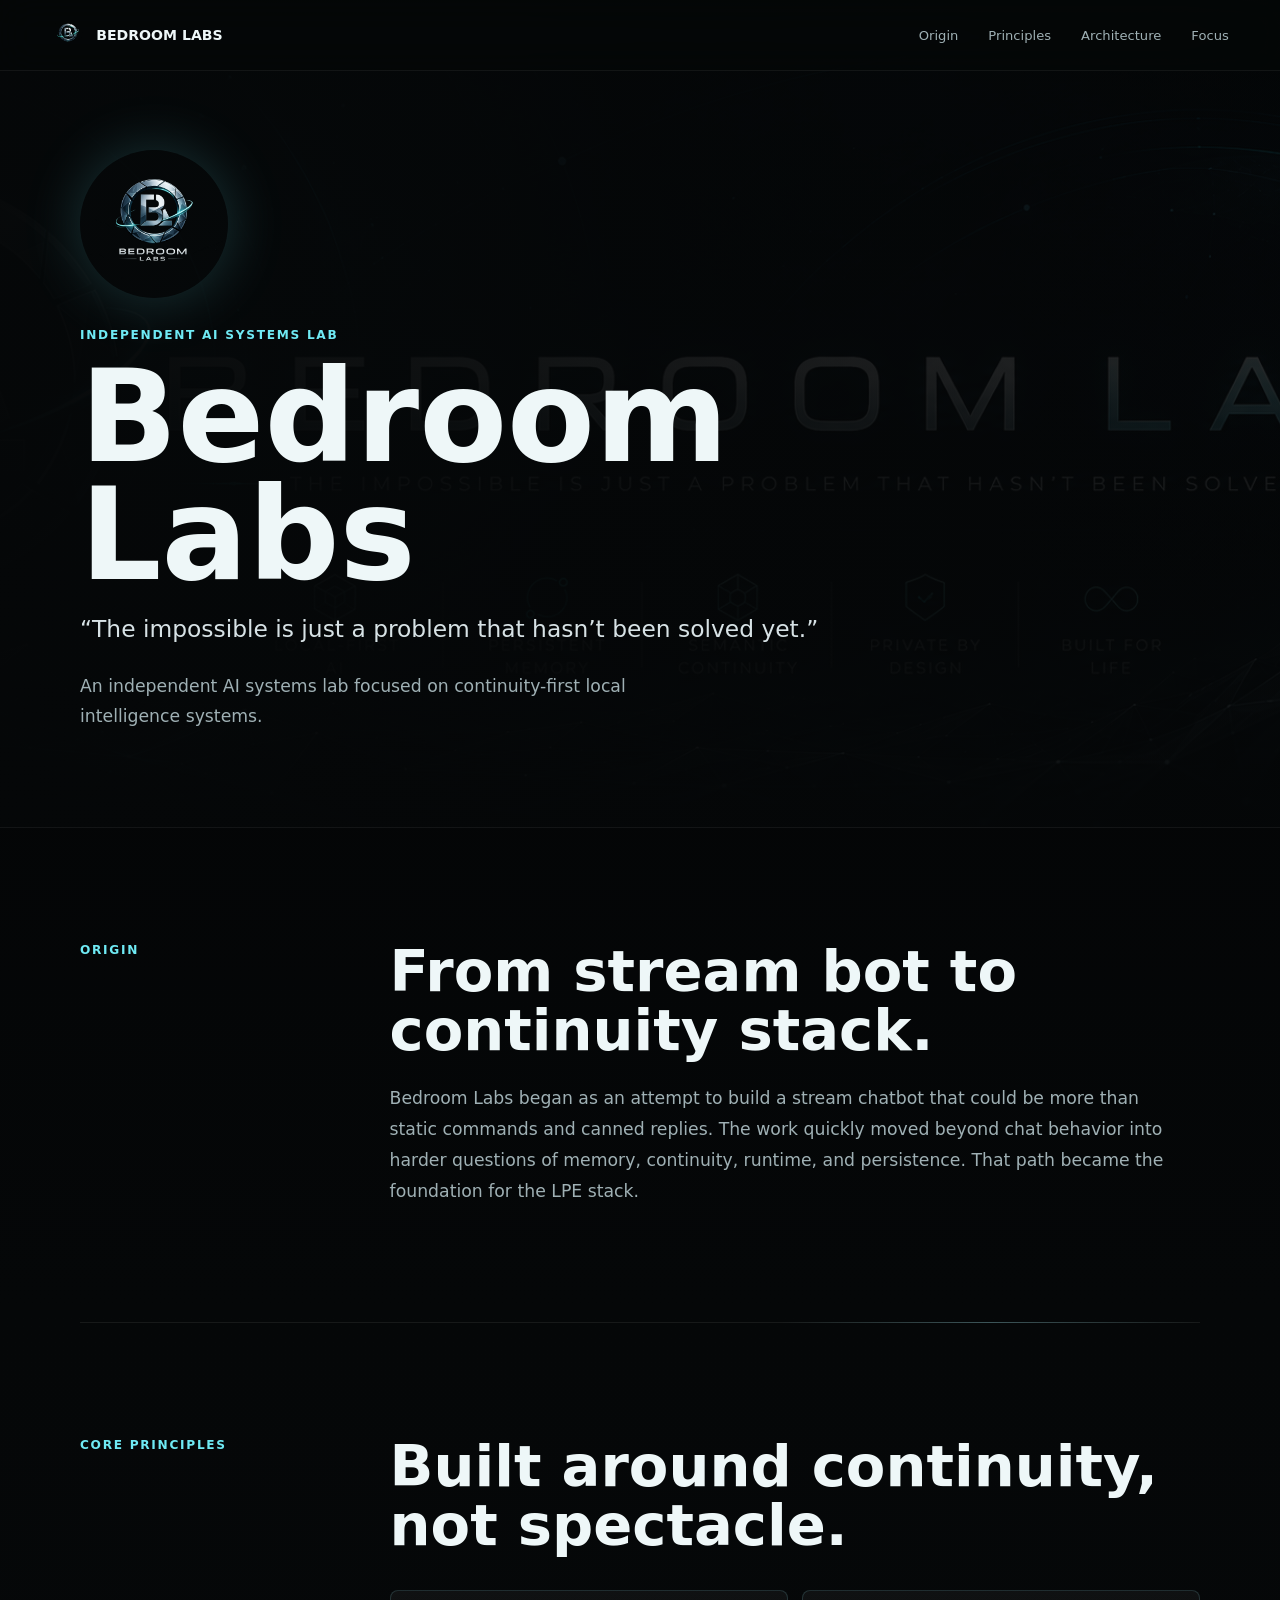
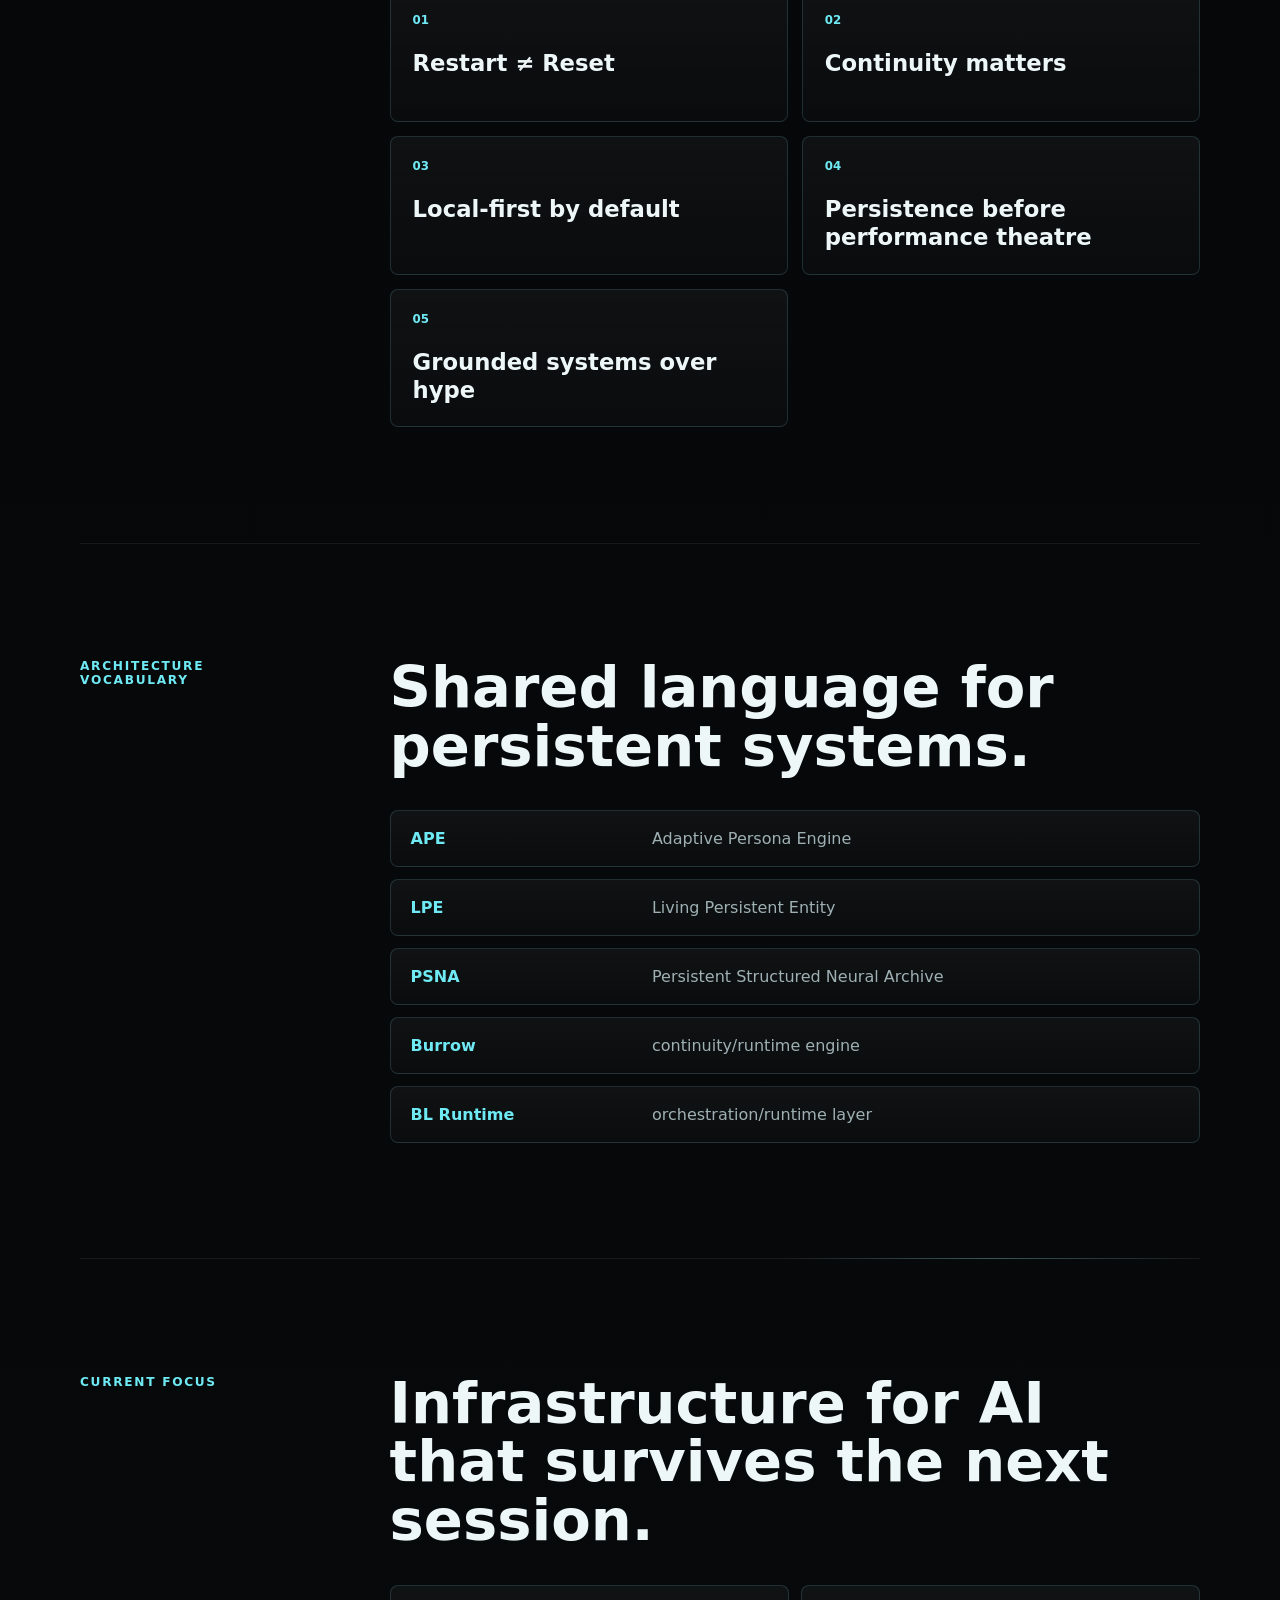
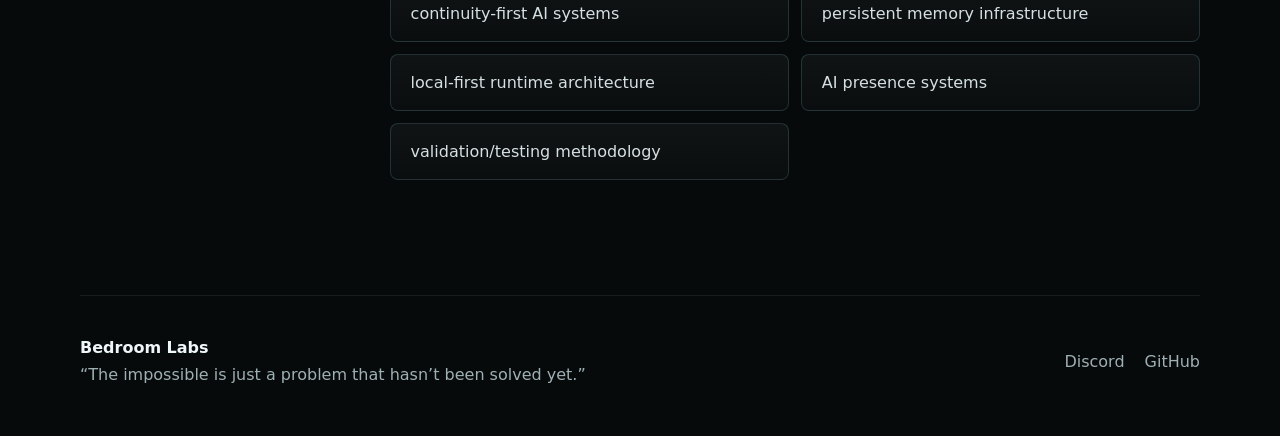
==== index.html @ aadee53a "Deploy Bedroom Labs landing page" ====
<!doctype html>
<html lang="en">
  <head>
    <meta charset="utf-8">
    <meta name="viewport" content="width=device-width, initial-scale=1">
    <meta
      name="description"
      content="Bedroom Labs is an independent AI systems lab focused on continuity-first local intelligence systems."
    >
    <title>Bedroom Labs</title>
    <link rel="stylesheet" href="styles.css">
  </head>
  <body>
    <header class="site-header" aria-label="Bedroom Labs">
      <a class="brand-lockup" href="#top" aria-label="Bedroom Labs home">
        <img src="graphics/BL_logo.png" alt="" class="brand-mark">
        <span>Bedroom Labs</span>
      </a>
      <nav class="site-nav" aria-label="Primary">
        <a href="#origin">Origin</a>
        <a href="#principles">Principles</a>
        <a href="#architecture">Architecture</a>
        <a href="#focus">Focus</a>
      </nav>
    </header>

    <main id="top">
      <section class="hero" aria-labelledby="hero-title">
        <div class="hero-media" aria-hidden="true"></div>
        <div class="hero-content">
          <img src="graphics/BL_logo_main.png" alt="Bedroom Labs mark" class="hero-mark">
          <p class="eyebrow">Independent AI Systems Lab</p>
          <h1 id="hero-title">Bedroom Labs</h1>
          <p class="motto">&ldquo;The impossible is just a problem that hasn&rsquo;t been solved yet.&rdquo;</p>
          <p class="hero-description">
            An independent AI systems lab focused on continuity-first local intelligence systems.
          </p>
        </div>
      </section>

      <section class="section origin-section" id="origin" aria-labelledby="origin-title">
        <div class="section-label">Origin</div>
        <div class="section-body">
          <h2 id="origin-title">From stream bot to continuity stack.</h2>
          <p>
            Bedroom Labs began as an attempt to build a stream chatbot that could be more than
            static commands and canned replies. The work quickly moved beyond chat behavior into
            harder questions of memory, continuity, runtime, and persistence. That path became the
            foundation for the LPE stack.
          </p>
        </div>
      </section>

      <section class="section" id="principles" aria-labelledby="principles-title">
        <div class="section-label">Core Principles</div>
        <div class="section-body">
          <h2 id="principles-title">Built around continuity, not spectacle.</h2>
          <div class="principle-grid">
            <article>
              <span>01</span>
              <h3>Restart &ne; Reset</h3>
            </article>
            <article>
              <span>02</span>
              <h3>Continuity matters</h3>
            </article>
            <article>
              <span>03</span>
              <h3>Local-first by default</h3>
            </article>
            <article>
              <span>04</span>
              <h3>Persistence before performance theatre</h3>
            </article>
            <article>
              <span>05</span>
              <h3>Grounded systems over hype</h3>
            </article>
          </div>
        </div>
      </section>

      <section class="section architecture-section" id="architecture" aria-labelledby="architecture-title">
        <div class="section-label">Architecture Vocabulary</div>
        <div class="section-body">
          <h2 id="architecture-title">Shared language for persistent systems.</h2>
          <dl class="vocab-list">
            <div>
              <dt>APE</dt>
              <dd>Adaptive Persona Engine</dd>
            </div>
            <div>
              <dt>LPE</dt>
              <dd>Living Persistent Entity</dd>
            </div>
            <div>
              <dt>PSNA</dt>
              <dd>Persistent Structured Neural Archive</dd>
            </div>
            <div>
              <dt>Burrow</dt>
              <dd>continuity/runtime engine</dd>
            </div>
            <div>
              <dt>BL Runtime</dt>
              <dd>orchestration/runtime layer</dd>
            </div>
          </dl>
        </div>
      </section>

      <section class="section" id="focus" aria-labelledby="focus-title">
        <div class="section-label">Current Focus</div>
        <div class="section-body">
          <h2 id="focus-title">Infrastructure for AI that survives the next session.</h2>
          <ul class="focus-list">
            <li>continuity-first AI systems</li>
            <li>persistent memory infrastructure</li>
            <li>local-first runtime architecture</li>
            <li>AI presence systems</li>
            <li>validation/testing methodology</li>
          </ul>
        </div>
      </section>
    </main>

    <footer class="site-footer">
      <div>
        <strong>Bedroom Labs</strong>
        <p>&ldquo;The impossible is just a problem that hasn&rsquo;t been solved yet.&rdquo;</p>
      </div>
      <nav aria-label="Footer">
        <a href="#" aria-label="Bedroom Labs Discord placeholder">Discord</a>
        <a href="#" aria-label="Bedroom Labs GitHub placeholder">GitHub</a>
      </nav>
    </footer>
  </body>
</html>
---- styles.css ----
:root {
  --bg: #050708;
  --panel: #0b1012;
  --panel-soft: rgba(14, 22, 25, 0.74);
  --line: rgba(157, 241, 255, 0.15);
  --line-strong: rgba(157, 241, 255, 0.28);
  --text: #eef7f8;
  --muted: #9fb0b4;
  --dim: #68787d;
  --cyan: #6feaf4;
  --cyan-soft: rgba(111, 234, 244, 0.14);
  --max: 1120px;
}

* {
  box-sizing: border-box;
}

html {
  scroll-behavior: smooth;
}

body {
  margin: 0;
  min-height: 100vh;
  overflow-x: hidden;
  background:
    radial-gradient(circle at 18% 8%, rgba(56, 197, 211, 0.14), transparent 28rem),
    linear-gradient(180deg, #020304 0%, var(--bg) 36%, #070a0b 100%);
  color: var(--text);
  font-family:
    Inter, ui-sans-serif, system-ui, -apple-system, BlinkMacSystemFont, "Segoe UI", sans-serif;
  letter-spacing: 0;
}

img {
  display: block;
  max-width: 100%;
}

a {
  color: inherit;
  text-decoration: none;
}

.site-header {
  position: fixed;
  z-index: 10;
  top: 0;
  left: 0;
  right: 0;
  display: flex;
  align-items: center;
  justify-content: space-between;
  gap: 24px;
  padding: 18px clamp(20px, 4vw, 56px);
  background: rgba(5, 7, 8, 0.72);
  border-bottom: 1px solid rgba(255, 255, 255, 0.06);
  backdrop-filter: blur(18px);
}

.brand-lockup {
  display: inline-flex;
  align-items: center;
  gap: 11px;
  min-width: 0;
  color: var(--text);
  font-size: 0.88rem;
  font-weight: 700;
  text-transform: uppercase;
}

.brand-mark {
  width: 34px;
  height: 34px;
  border-radius: 50%;
  object-fit: cover;
}

.site-nav {
  display: flex;
  align-items: center;
  gap: clamp(14px, 2.4vw, 30px);
  color: var(--muted);
  font-size: 0.82rem;
}

.site-nav a,
.site-footer a {
  transition: color 180ms ease;
}

.site-nav a:hover,
.site-footer a:hover {
  color: var(--cyan);
}

.hero {
  position: relative;
  display: grid;
  min-height: 760px;
  overflow: hidden;
  isolation: isolate;
  border-bottom: 1px solid rgba(255, 255, 255, 0.06);
}

.hero-media {
  position: absolute;
  inset: 0;
  z-index: -2;
  background-image: url("graphics/BL_banner.png");
  background-position: center;
  background-size: cover;
  opacity: 0.54;
}

.hero::before {
  content: "";
  position: absolute;
  inset: 0;
  z-index: -1;
  background:
    linear-gradient(90deg, rgba(5, 7, 8, 0.96) 0%, rgba(5, 7, 8, 0.8) 34%, rgba(5, 7, 8, 0.34) 100%),
    linear-gradient(180deg, rgba(5, 7, 8, 0.46) 0%, rgba(5, 7, 8, 0.84) 100%);
}

.hero-content {
  width: min(var(--max), calc(100% - 40px));
  margin: 0 auto;
  padding: 150px 0 96px;
  align-self: center;
}

.hero-mark {
  width: clamp(92px, 14vw, 148px);
  aspect-ratio: 1;
  object-fit: cover;
  border-radius: 50%;
  margin-bottom: 30px;
  box-shadow: 0 0 60px rgba(111, 234, 244, 0.2);
}

.eyebrow,
.section-label {
  margin: 0 0 16px;
  color: var(--cyan);
  font-size: 0.76rem;
  font-weight: 700;
  text-transform: uppercase;
  letter-spacing: 0.14em;
}

h1,
h2,
h3,
p {
  margin-top: 0;
  overflow-wrap: break-word;
}

h1 {
  max-width: 820px;
  margin-bottom: 18px;
  font-size: clamp(4rem, 10vw, 8.8rem);
  line-height: 0.92;
  font-weight: 750;
}

.motto {
  max-width: 760px;
  margin-bottom: 24px;
  color: #d7e2e5;
  font-size: clamp(1.08rem, 2vw, 1.46rem);
  line-height: 1.5;
}

.hero-description {
  max-width: 620px;
  margin-bottom: 0;
  color: var(--muted);
  font-size: 1.08rem;
  line-height: 1.75;
}

.section {
  display: grid;
  grid-template-columns: 220px minmax(0, 1fr);
  gap: clamp(28px, 7vw, 96px);
  width: min(var(--max), calc(100% - 40px));
  margin: 0 auto;
  padding: clamp(68px, 9vw, 118px) 0;
  border-bottom: 1px solid rgba(255, 255, 255, 0.07);
}

.section-body {
  min-width: 0;
}

.section h2 {
  max-width: 780px;
  margin-bottom: 22px;
  color: var(--text);
  font-size: clamp(2rem, 4.5vw, 4.1rem);
  line-height: 1.02;
  font-weight: 720;
}

.section p {
  max-width: 780px;
  margin-bottom: 0;
  color: var(--muted);
  font-size: 1.08rem;
  line-height: 1.8;
}

.principle-grid {
  display: grid;
  grid-template-columns: repeat(2, minmax(0, 1fr));
  gap: 14px;
  margin-top: 34px;
}

.principle-grid article,
.vocab-list div,
.focus-list li {
  background: linear-gradient(180deg, rgba(255, 255, 255, 0.045), rgba(255, 255, 255, 0.018));
  border: 1px solid var(--line);
  border-radius: 8px;
}

.principle-grid article {
  min-height: 132px;
  padding: 22px;
}

.principle-grid span {
  display: block;
  margin-bottom: 22px;
  color: var(--cyan);
  font-size: 0.74rem;
  font-weight: 700;
}

.principle-grid h3 {
  margin-bottom: 0;
  font-size: clamp(1.08rem, 2vw, 1.42rem);
  line-height: 1.25;
}

.vocab-list {
  display: grid;
  gap: 12px;
  margin: 34px 0 0;
}

.vocab-list div {
  display: grid;
  grid-template-columns: minmax(120px, 0.42fr) minmax(0, 1fr);
  align-items: baseline;
  gap: 20px;
  padding: 18px 20px;
}

.vocab-list dt {
  color: var(--cyan);
  font-weight: 800;
}

.vocab-list dd {
  margin: 0;
  color: var(--muted);
}

.focus-list {
  display: grid;
  grid-template-columns: repeat(2, minmax(0, 1fr));
  gap: 12px;
  margin: 34px 0 0;
  padding: 0;
  list-style: none;
}

.focus-list li {
  padding: 18px 20px;
  color: #d5e0e3;
}

.origin-section,
.architecture-section {
  position: relative;
}

.origin-section::after,
.architecture-section::after {
  content: "";
  position: absolute;
  right: 0;
  bottom: -1px;
  width: min(420px, 70%);
  height: 1px;
  background: linear-gradient(90deg, transparent, var(--line-strong), transparent);
}

.site-footer {
  display: flex;
  align-items: center;
  justify-content: space-between;
  gap: 28px;
  width: min(var(--max), calc(100% - 40px));
  margin: 0 auto;
  padding: 42px 0 52px;
  color: var(--muted);
}

.site-footer strong {
  display: block;
  margin-bottom: 8px;
  color: var(--text);
}

.site-footer p {
  margin: 0;
}

.site-footer nav {
  display: flex;
  gap: 20px;
}

@media (max-width: 820px) {
  .site-header {
    position: absolute;
    align-items: flex-start;
  }

  .site-nav {
    display: none;
  }

  .hero {
    min-height: 680px;
  }

  .hero-media {
    background-position: 40% center;
    opacity: 0.44;
  }

  .hero::before {
    background:
      linear-gradient(90deg, rgba(5, 7, 8, 0.96), rgba(5, 7, 8, 0.76)),
      linear-gradient(180deg, rgba(5, 7, 8, 0.34), rgba(5, 7, 8, 0.88));
  }

  .hero-content {
    padding-top: 128px;
  }

  .section {
    grid-template-columns: 1fr;
    gap: 18px;
  }

  .principle-grid,
  .focus-list {
    grid-template-columns: 1fr;
  }

  .site-footer {
    align-items: flex-start;
    flex-direction: column;
  }
}

@media (max-width: 560px) {
  .hero {
    min-height: 640px;
  }

  .hero-content,
  .section,
  .site-footer {
    width: min(100% - 32px, var(--max));
  }

  h1 {
    font-size: clamp(3.05rem, 18vw, 4.2rem);
  }

  .motto {
    max-width: 31ch;
    font-size: 1rem;
  }

  .hero-description,
  .section p {
    max-width: 34ch;
    font-size: 1rem;
  }

  .vocab-list div {
    grid-template-columns: 1fr;
    gap: 6px;
  }
}
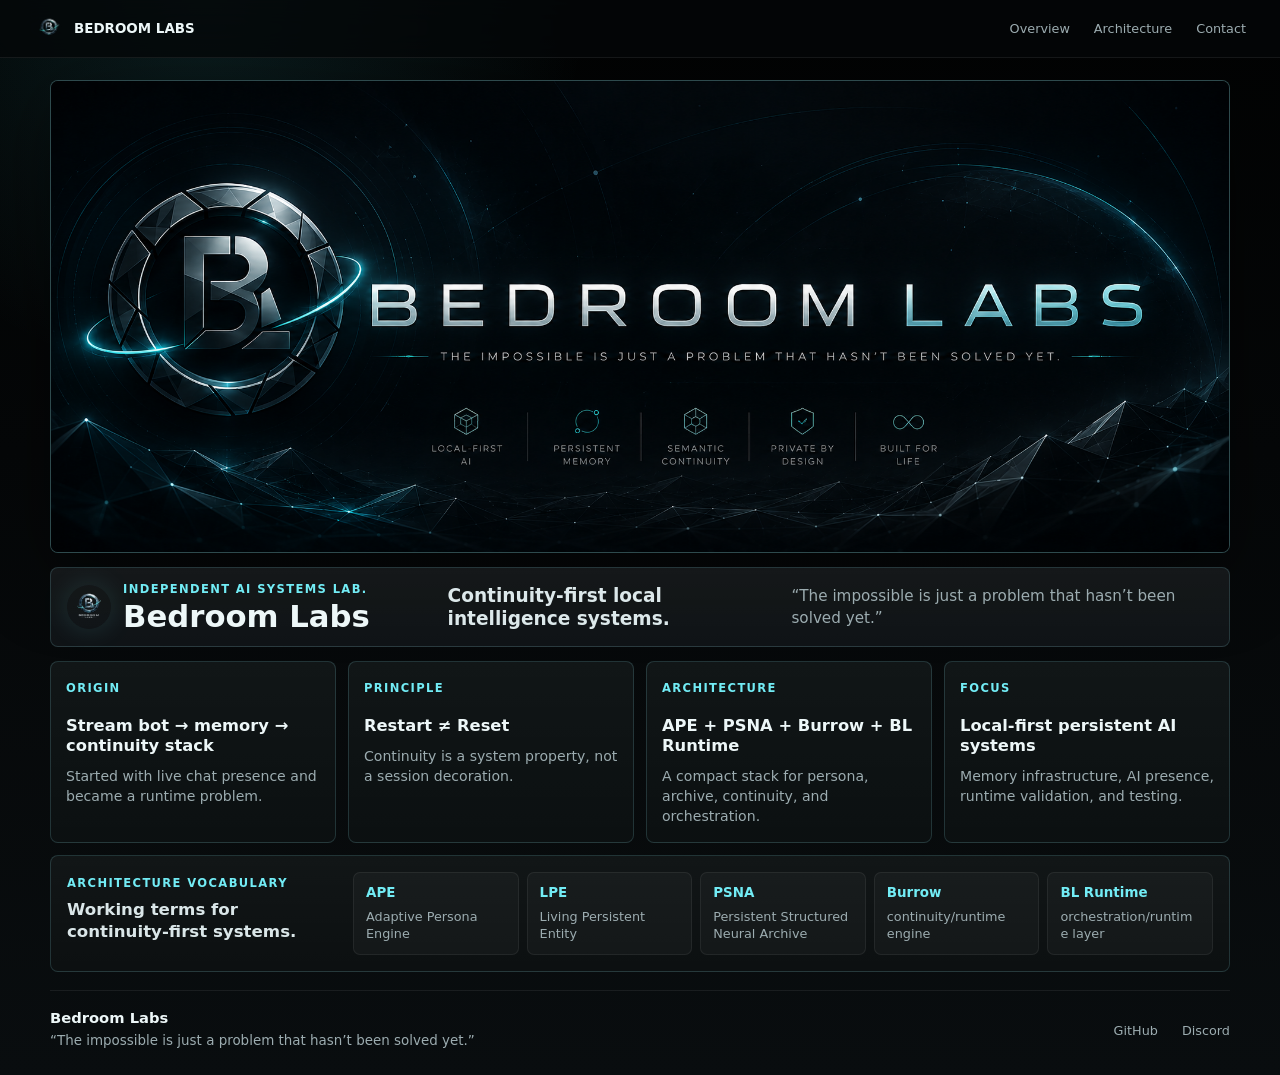
==== commit da344b80: "Add files via upload" ====
--- a/index.html
+++ b/index.html
@@ -17,121 +17,92 @@
         <span>Bedroom Labs</span>
       </a>
       <nav class="site-nav" aria-label="Primary">
-        <a href="#origin">Origin</a>
-        <a href="#principles">Principles</a>
+        <a href="#overview">Overview</a>
         <a href="#architecture">Architecture</a>
-        <a href="#focus">Focus</a>
+        <a href="#contact">Contact</a>
       </nav>
     </header>
 
-    <main id="top">
+    <main id="top" class="page-shell">
       <section class="hero" aria-labelledby="hero-title">
-        <div class="hero-media" aria-hidden="true"></div>
-        <div class="hero-content">
-          <img src="graphics/BL_logo_main.png" alt="Bedroom Labs mark" class="hero-mark">
-          <p class="eyebrow">Independent AI Systems Lab</p>
-          <h1 id="hero-title">Bedroom Labs</h1>
+        <figure class="banner-frame">
+          <img src="graphics/BL_banner.png" alt="Bedroom Labs banner" class="hero-banner">
+        </figure>
+
+        <div class="identity-strip">
+          <div class="identity-cell">
+            <img src="graphics/BL_logo_main.png" alt="" class="identity-mark">
+            <div>
+              <p class="eyebrow">Independent AI systems lab.</p>
+              <h1 id="hero-title">Bedroom Labs</h1>
+            </div>
+          </div>
+          <p class="systems-line">Continuity-first local intelligence systems.</p>
           <p class="motto">&ldquo;The impossible is just a problem that hasn&rsquo;t been solved yet.&rdquo;</p>
-          <p class="hero-description">
-            An independent AI systems lab focused on continuity-first local intelligence systems.
-          </p>
         </div>
       </section>
 
-      <section class="section origin-section" id="origin" aria-labelledby="origin-title">
-        <div class="section-label">Origin</div>
-        <div class="section-body">
-          <h2 id="origin-title">From stream bot to continuity stack.</h2>
-          <p>
-            Bedroom Labs began as an attempt to build a stream chatbot that could be more than
-            static commands and canned replies. The work quickly moved beyond chat behavior into
-            harder questions of memory, continuity, runtime, and persistence. That path became the
-            foundation for the LPE stack.
-          </p>
-        </div>
+      <section class="overview-grid" id="overview" aria-label="Lab overview">
+        <article class="overview-card">
+          <span>Origin</span>
+          <h2>Stream bot &rarr; memory &rarr; continuity stack</h2>
+          <p>Started with live chat presence and became a runtime problem.</p>
+        </article>
+        <article class="overview-card">
+          <span>Principle</span>
+          <h2>Restart &ne; Reset</h2>
+          <p>Continuity is a system property, not a session decoration.</p>
+        </article>
+        <article class="overview-card">
+          <span>Architecture</span>
+          <h2>APE + PSNA + Burrow + BL Runtime</h2>
+          <p>A compact stack for persona, archive, continuity, and orchestration.</p>
+        </article>
+        <article class="overview-card">
+          <span>Focus</span>
+          <h2>Local-first persistent AI systems</h2>
+          <p>Memory infrastructure, AI presence, runtime validation, and testing.</p>
+        </article>
       </section>
 
-      <section class="section" id="principles" aria-labelledby="principles-title">
-        <div class="section-label">Core Principles</div>
-        <div class="section-body">
-          <h2 id="principles-title">Built around continuity, not spectacle.</h2>
-          <div class="principle-grid">
-            <article>
-              <span>01</span>
-              <h3>Restart &ne; Reset</h3>
-            </article>
-            <article>
-              <span>02</span>
-              <h3>Continuity matters</h3>
-            </article>
-            <article>
-              <span>03</span>
-              <h3>Local-first by default</h3>
-            </article>
-            <article>
-              <span>04</span>
-              <h3>Persistence before performance theatre</h3>
-            </article>
-            <article>
-              <span>05</span>
-              <h3>Grounded systems over hype</h3>
-            </article>
+      <section class="architecture-strip" id="architecture" aria-labelledby="architecture-title">
+        <div class="strip-heading">
+          <span>Architecture Vocabulary</span>
+          <h2 id="architecture-title">Working terms for continuity-first systems.</h2>
+        </div>
+        <dl class="vocab-grid">
+          <div>
+            <dt>APE</dt>
+            <dd>Adaptive Persona Engine</dd>
           </div>
-        </div>
-      </section>
-
-      <section class="section architecture-section" id="architecture" aria-labelledby="architecture-title">
-        <div class="section-label">Architecture Vocabulary</div>
-        <div class="section-body">
-          <h2 id="architecture-title">Shared language for persistent systems.</h2>
-          <dl class="vocab-list">
-            <div>
-              <dt>APE</dt>
-              <dd>Adaptive Persona Engine</dd>
-            </div>
-            <div>
-              <dt>LPE</dt>
-              <dd>Living Persistent Entity</dd>
-            </div>
-            <div>
-              <dt>PSNA</dt>
-              <dd>Persistent Structured Neural Archive</dd>
-            </div>
-            <div>
-              <dt>Burrow</dt>
-              <dd>continuity/runtime engine</dd>
-            </div>
-            <div>
-              <dt>BL Runtime</dt>
-              <dd>orchestration/runtime layer</dd>
-            </div>
-          </dl>
-        </div>
-      </section>
-
-      <section class="section" id="focus" aria-labelledby="focus-title">
-        <div class="section-label">Current Focus</div>
-        <div class="section-body">
-          <h2 id="focus-title">Infrastructure for AI that survives the next session.</h2>
-          <ul class="focus-list">
-            <li>continuity-first AI systems</li>
-            <li>persistent memory infrastructure</li>
-            <li>local-first runtime architecture</li>
-            <li>AI presence systems</li>
-            <li>validation/testing methodology</li>
-          </ul>
-        </div>
+          <div>
+            <dt>LPE</dt>
+            <dd>Living Persistent Entity</dd>
+          </div>
+          <div>
+            <dt>PSNA</dt>
+            <dd>Persistent Structured Neural Archive</dd>
+          </div>
+          <div>
+            <dt>Burrow</dt>
+            <dd>continuity/runtime engine</dd>
+          </div>
+          <div>
+            <dt>BL Runtime</dt>
+            <dd>orchestration/runtime layer</dd>
+          </div>
+        </dl>
       </section>
     </main>
 
-    <footer class="site-footer">
+    <footer class="site-footer" id="contact">
       <div>
         <strong>Bedroom Labs</strong>
         <p>&ldquo;The impossible is just a problem that hasn&rsquo;t been solved yet.&rdquo;</p>
       </div>
       <nav aria-label="Footer">
+        <a href="#" aria-label="Bedroom Labs GitHub placeholder">GitHub</a>
         <a href="#" aria-label="Bedroom Labs Discord placeholder">Discord</a>
-        <a href="#" aria-label="Bedroom Labs GitHub placeholder">GitHub</a>
       </nav>
     </footer>
   </body>
--- a/styles.css
+++ b/styles.css
@@ -1,15 +1,15 @@
 :root {
   --bg: #050708;
-  --panel: #0b1012;
-  --panel-soft: rgba(14, 22, 25, 0.74);
-  --line: rgba(157, 241, 255, 0.15);
-  --line-strong: rgba(157, 241, 255, 0.28);
-  --text: #eef7f8;
-  --muted: #9fb0b4;
-  --dim: #68787d;
-  --cyan: #6feaf4;
-  --cyan-soft: rgba(111, 234, 244, 0.14);
-  --max: 1120px;
+  --bg-2: #090d0f;
+  --panel: rgba(12, 17, 19, 0.88);
+  --panel-soft: rgba(255, 255, 255, 0.035);
+  --line: rgba(150, 234, 244, 0.16);
+  --line-strong: rgba(150, 234, 244, 0.3);
+  --text: #edf7f8;
+  --muted: #9cacb0;
+  --dim: #66777c;
+  --cyan: #72ecf5;
+  --max: 1180px;
 }
 
 * {
@@ -25,8 +25,8 @@
   min-height: 100vh;
   overflow-x: hidden;
   background:
-    radial-gradient(circle at 18% 8%, rgba(56, 197, 211, 0.14), transparent 28rem),
-    linear-gradient(180deg, #020304 0%, var(--bg) 36%, #070a0b 100%);
+    radial-gradient(circle at 16% 0%, rgba(71, 216, 229, 0.12), transparent 24rem),
+    linear-gradient(180deg, #020303 0%, var(--bg) 42%, var(--bg-2) 100%);
   color: var(--text);
   font-family:
     Inter, ui-sans-serif, system-ui, -apple-system, BlinkMacSystemFont, "Segoe UI", sans-serif;
@@ -43,51 +43,65 @@
   text-decoration: none;
 }
 
+h1,
+h2,
+p,
+figure,
+dl {
+  margin: 0;
+}
+
+h1,
+h2,
+p,
+dd {
+  overflow-wrap: break-word;
+}
+
 .site-header {
-  position: fixed;
+  position: sticky;
+  top: 0;
   z-index: 10;
-  top: 0;
-  left: 0;
-  right: 0;
   display: flex;
   align-items: center;
   justify-content: space-between;
-  gap: 24px;
-  padding: 18px clamp(20px, 4vw, 56px);
-  background: rgba(5, 7, 8, 0.72);
-  border-bottom: 1px solid rgba(255, 255, 255, 0.06);
+  gap: 18px;
+  min-height: 58px;
+  padding: 10px clamp(16px, 3vw, 34px);
+  background: rgba(5, 7, 8, 0.78);
+  border-bottom: 1px solid rgba(255, 255, 255, 0.07);
   backdrop-filter: blur(18px);
 }
 
 .brand-lockup {
   display: inline-flex;
   align-items: center;
-  gap: 11px;
+  gap: 10px;
   min-width: 0;
-  color: var(--text);
-  font-size: 0.88rem;
-  font-weight: 700;
+  font-size: 0.84rem;
+  font-weight: 800;
   text-transform: uppercase;
 }
 
 .brand-mark {
-  width: 34px;
-  height: 34px;
+  width: 30px;
+  height: 30px;
   border-radius: 50%;
   object-fit: cover;
 }
 
-.site-nav {
+.site-nav,
+.site-footer nav {
   display: flex;
   align-items: center;
-  gap: clamp(14px, 2.4vw, 30px);
-  color: var(--muted);
-  font-size: 0.82rem;
+  gap: clamp(12px, 2vw, 24px);
+  color: var(--muted);
+  font-size: 0.8rem;
 }
 
 .site-nav a,
 .site-footer a {
-  transition: color 180ms ease;
+  transition: color 160ms ease;
 }
 
 .site-nav a:hover,
@@ -95,311 +109,282 @@
   color: var(--cyan);
 }
 
+.page-shell {
+  width: min(var(--max), calc(100% - 32px));
+  margin: 0 auto;
+  padding: 22px 0 18px;
+}
+
 .hero {
-  position: relative;
-  display: grid;
-  min-height: 760px;
+  display: grid;
+  gap: 14px;
+}
+
+.banner-frame {
   overflow: hidden;
-  isolation: isolate;
-  border-bottom: 1px solid rgba(255, 255, 255, 0.06);
-}
-
-.hero-media {
-  position: absolute;
-  inset: 0;
-  z-index: -2;
-  background-image: url("graphics/BL_banner.png");
-  background-position: center;
-  background-size: cover;
-  opacity: 0.54;
-}
-
-.hero::before {
-  content: "";
-  position: absolute;
-  inset: 0;
-  z-index: -1;
+  background: #020405;
+  border: 1px solid var(--line-strong);
+  border-radius: 8px;
+  box-shadow:
+    0 22px 80px rgba(0, 0, 0, 0.46),
+    0 0 0 1px rgba(255, 255, 255, 0.035) inset;
+}
+
+.hero-banner {
+  width: 100%;
+  aspect-ratio: 1983 / 793;
+  object-fit: cover;
+}
+
+.identity-strip {
+  display: grid;
+  grid-template-columns: minmax(260px, 1fr) minmax(220px, 0.9fr) minmax(260px, 1.15fr);
+  align-items: center;
+  gap: 14px;
+  padding: 14px 16px;
   background:
-    linear-gradient(90deg, rgba(5, 7, 8, 0.96) 0%, rgba(5, 7, 8, 0.8) 34%, rgba(5, 7, 8, 0.34) 100%),
-    linear-gradient(180deg, rgba(5, 7, 8, 0.46) 0%, rgba(5, 7, 8, 0.84) 100%);
-}
-
-.hero-content {
-  width: min(var(--max), calc(100% - 40px));
-  margin: 0 auto;
-  padding: 150px 0 96px;
-  align-self: center;
-}
-
-.hero-mark {
-  width: clamp(92px, 14vw, 148px);
-  aspect-ratio: 1;
-  object-fit: cover;
-  border-radius: 50%;
-  margin-bottom: 30px;
-  box-shadow: 0 0 60px rgba(111, 234, 244, 0.2);
-}
-
-.eyebrow,
-.section-label {
-  margin: 0 0 16px;
-  color: var(--cyan);
-  font-size: 0.76rem;
-  font-weight: 700;
-  text-transform: uppercase;
-  letter-spacing: 0.14em;
-}
-
-h1,
-h2,
-h3,
-p {
-  margin-top: 0;
-  overflow-wrap: break-word;
-}
-
-h1 {
-  max-width: 820px;
-  margin-bottom: 18px;
-  font-size: clamp(4rem, 10vw, 8.8rem);
-  line-height: 0.92;
-  font-weight: 750;
-}
-
-.motto {
-  max-width: 760px;
-  margin-bottom: 24px;
-  color: #d7e2e5;
-  font-size: clamp(1.08rem, 2vw, 1.46rem);
-  line-height: 1.5;
-}
-
-.hero-description {
-  max-width: 620px;
-  margin-bottom: 0;
-  color: var(--muted);
-  font-size: 1.08rem;
-  line-height: 1.75;
-}
-
-.section {
-  display: grid;
-  grid-template-columns: 220px minmax(0, 1fr);
-  gap: clamp(28px, 7vw, 96px);
-  width: min(var(--max), calc(100% - 40px));
-  margin: 0 auto;
-  padding: clamp(68px, 9vw, 118px) 0;
-  border-bottom: 1px solid rgba(255, 255, 255, 0.07);
-}
-
-.section-body {
-  min-width: 0;
-}
-
-.section h2 {
-  max-width: 780px;
-  margin-bottom: 22px;
-  color: var(--text);
-  font-size: clamp(2rem, 4.5vw, 4.1rem);
-  line-height: 1.02;
-  font-weight: 720;
-}
-
-.section p {
-  max-width: 780px;
-  margin-bottom: 0;
-  color: var(--muted);
-  font-size: 1.08rem;
-  line-height: 1.8;
-}
-
-.principle-grid {
-  display: grid;
-  grid-template-columns: repeat(2, minmax(0, 1fr));
-  gap: 14px;
-  margin-top: 34px;
-}
-
-.principle-grid article,
-.vocab-list div,
-.focus-list li {
-  background: linear-gradient(180deg, rgba(255, 255, 255, 0.045), rgba(255, 255, 255, 0.018));
+    linear-gradient(180deg, rgba(255, 255, 255, 0.045), rgba(255, 255, 255, 0.018)),
+    var(--panel);
   border: 1px solid var(--line);
   border-radius: 8px;
 }
 
-.principle-grid article {
-  min-height: 132px;
-  padding: 22px;
-}
-
-.principle-grid span {
-  display: block;
-  margin-bottom: 22px;
+.identity-cell {
+  display: flex;
+  align-items: center;
+  gap: 12px;
+  min-width: 0;
+}
+
+.identity-cell > div {
+  min-width: 0;
+}
+
+.identity-mark {
+  flex: 0 0 auto;
+  width: 44px;
+  height: 44px;
+  border-radius: 50%;
+  object-fit: cover;
+  box-shadow: 0 0 28px rgba(114, 236, 245, 0.14);
+}
+
+.eyebrow,
+.overview-card span,
+.strip-heading span {
   color: var(--cyan);
-  font-size: 0.74rem;
-  font-weight: 700;
-}
-
-.principle-grid h3 {
-  margin-bottom: 0;
-  font-size: clamp(1.08rem, 2vw, 1.42rem);
+  font-size: 0.72rem;
+  font-weight: 800;
+  letter-spacing: 0.12em;
+  text-transform: uppercase;
+}
+
+h1 {
+  margin-top: 5px;
+  font-size: clamp(1.35rem, 2.4vw, 2.15rem);
+  line-height: 1;
+}
+
+.systems-line {
+  color: #dce8ea;
+  font-size: clamp(1rem, 1.45vw, 1.22rem);
+  font-weight: 650;
   line-height: 1.25;
 }
 
-.vocab-list {
-  display: grid;
+.motto {
+  color: var(--muted);
+  font-size: 0.95rem;
+  line-height: 1.45;
+}
+
+.overview-grid {
+  display: grid;
+  grid-template-columns: repeat(4, minmax(0, 1fr));
   gap: 12px;
-  margin: 34px 0 0;
-}
-
-.vocab-list div {
-  display: grid;
-  grid-template-columns: minmax(120px, 0.42fr) minmax(0, 1fr);
-  align-items: baseline;
-  gap: 20px;
-  padding: 18px 20px;
-}
-
-.vocab-list dt {
+  margin-top: 14px;
+}
+
+.overview-card,
+.architecture-strip {
+  background:
+    linear-gradient(180deg, rgba(255, 255, 255, 0.04), rgba(255, 255, 255, 0.014)),
+    rgba(9, 13, 15, 0.86);
+  border: 1px solid var(--line);
+  border-radius: 8px;
+}
+
+.overview-card {
+  min-height: 154px;
+  padding: 15px;
+  min-width: 0;
+}
+
+.overview-card h2 {
+  margin-top: 20px;
+  color: var(--text);
+  font-size: 1.02rem;
+  line-height: 1.22;
+}
+
+.overview-card p {
+  margin-top: 10px;
+  color: var(--muted);
+  font-size: 0.88rem;
+  line-height: 1.45;
+}
+
+.architecture-strip {
+  display: grid;
+  grid-template-columns: 270px minmax(0, 1fr);
+  gap: 16px;
+  margin-top: 12px;
+  padding: 16px;
+}
+
+.strip-heading h2 {
+  margin-top: 8px;
+  color: #dae6e8;
+  font-size: 1.04rem;
+  line-height: 1.35;
+  font-weight: 650;
+}
+
+.vocab-grid {
+  display: grid;
+  grid-template-columns: repeat(5, minmax(0, 1fr));
+  gap: 8px;
+}
+
+.vocab-grid div {
+  min-height: 82px;
+  padding: 12px;
+  background: rgba(255, 255, 255, 0.032);
+  border: 1px solid rgba(255, 255, 255, 0.065);
+  border-radius: 7px;
+}
+
+.vocab-grid dt {
+  margin-bottom: 8px;
   color: var(--cyan);
-  font-weight: 800;
-}
-
-.vocab-list dd {
+  font-size: 0.84rem;
+  font-weight: 850;
+}
+
+.vocab-grid dd {
   margin: 0;
   color: var(--muted);
-}
-
-.focus-list {
-  display: grid;
-  grid-template-columns: repeat(2, minmax(0, 1fr));
-  gap: 12px;
-  margin: 34px 0 0;
-  padding: 0;
-  list-style: none;
-}
-
-.focus-list li {
-  padding: 18px 20px;
-  color: #d5e0e3;
-}
-
-.origin-section,
-.architecture-section {
-  position: relative;
-}
-
-.origin-section::after,
-.architecture-section::after {
-  content: "";
-  position: absolute;
-  right: 0;
-  bottom: -1px;
-  width: min(420px, 70%);
-  height: 1px;
-  background: linear-gradient(90deg, transparent, var(--line-strong), transparent);
+  font-size: 0.8rem;
+  line-height: 1.35;
 }
 
 .site-footer {
   display: flex;
   align-items: center;
   justify-content: space-between;
-  gap: 28px;
-  width: min(var(--max), calc(100% - 40px));
+  gap: 20px;
+  width: min(var(--max), calc(100% - 32px));
   margin: 0 auto;
-  padding: 42px 0 52px;
-  color: var(--muted);
+  padding: 18px 0 24px;
+  color: var(--muted);
+  border-top: 1px solid rgba(255, 255, 255, 0.07);
 }
 
 .site-footer strong {
   display: block;
-  margin-bottom: 8px;
+  margin-bottom: 5px;
   color: var(--text);
+  font-size: 0.92rem;
 }
 
 .site-footer p {
-  margin: 0;
-}
-
-.site-footer nav {
-  display: flex;
-  gap: 20px;
-}
-
-@media (max-width: 820px) {
+  font-size: 0.84rem;
+  line-height: 1.45;
+}
+
+@media (max-width: 980px) {
+  .identity-strip,
+  .architecture-strip {
+    grid-template-columns: 1fr;
+  }
+
+  .overview-grid {
+    grid-template-columns: repeat(2, minmax(0, 1fr));
+  }
+
+  .vocab-grid {
+    grid-template-columns: repeat(3, minmax(0, 1fr));
+  }
+}
+
+@media (max-width: 620px) {
   .site-header {
-    position: absolute;
-    align-items: flex-start;
+    min-height: 54px;
   }
 
   .site-nav {
     display: none;
   }
 
+  .page-shell {
+    width: min(100% - 32px, var(--max));
+    padding-top: 14px;
+  }
+
   .hero {
-    min-height: 680px;
-  }
-
-  .hero-media {
-    background-position: 40% center;
-    opacity: 0.44;
-  }
-
-  .hero::before {
-    background:
-      linear-gradient(90deg, rgba(5, 7, 8, 0.96), rgba(5, 7, 8, 0.76)),
-      linear-gradient(180deg, rgba(5, 7, 8, 0.34), rgba(5, 7, 8, 0.88));
-  }
-
-  .hero-content {
-    padding-top: 128px;
-  }
-
-  .section {
+    gap: 10px;
+  }
+
+  .hero-banner {
+    aspect-ratio: 1983 / 880;
+    object-position: center;
+  }
+
+  .identity-strip {
+    gap: 10px;
+    padding: 13px;
+  }
+
+  .overview-grid,
+  .vocab-grid {
     grid-template-columns: 1fr;
-    gap: 18px;
-  }
-
-  .principle-grid,
-  .focus-list {
-    grid-template-columns: 1fr;
+  }
+
+  .overview-card {
+    min-height: auto;
+  }
+
+  .overview-card h2 {
+    margin-top: 14px;
+    font-size: 0.98rem;
+  }
+
+  .overview-card p,
+  .motto {
+    font-size: 0.84rem;
+  }
+
+  .architecture-strip {
+    padding: 13px;
+  }
+
+  .vocab-grid div {
+    min-height: auto;
   }
 
   .site-footer {
     align-items: flex-start;
     flex-direction: column;
-  }
-}
-
-@media (max-width: 560px) {
-  .hero {
-    min-height: 640px;
-  }
-
-  .hero-content,
-  .section,
-  .site-footer {
     width: min(100% - 32px, var(--max));
   }
+}
+
+@media (max-width: 430px) {
+  .brand-lockup {
+    font-size: 0.78rem;
+  }
 
   h1 {
-    font-size: clamp(3.05rem, 18vw, 4.2rem);
-  }
-
-  .motto {
-    max-width: 31ch;
-    font-size: 1rem;
-  }
-
-  .hero-description,
-  .section p {
-    max-width: 34ch;
-    font-size: 1rem;
-  }
-
-  .vocab-list div {
-    grid-template-columns: 1fr;
-    gap: 6px;
-  }
-}
+    font-size: 1.5rem;
+  }
+}
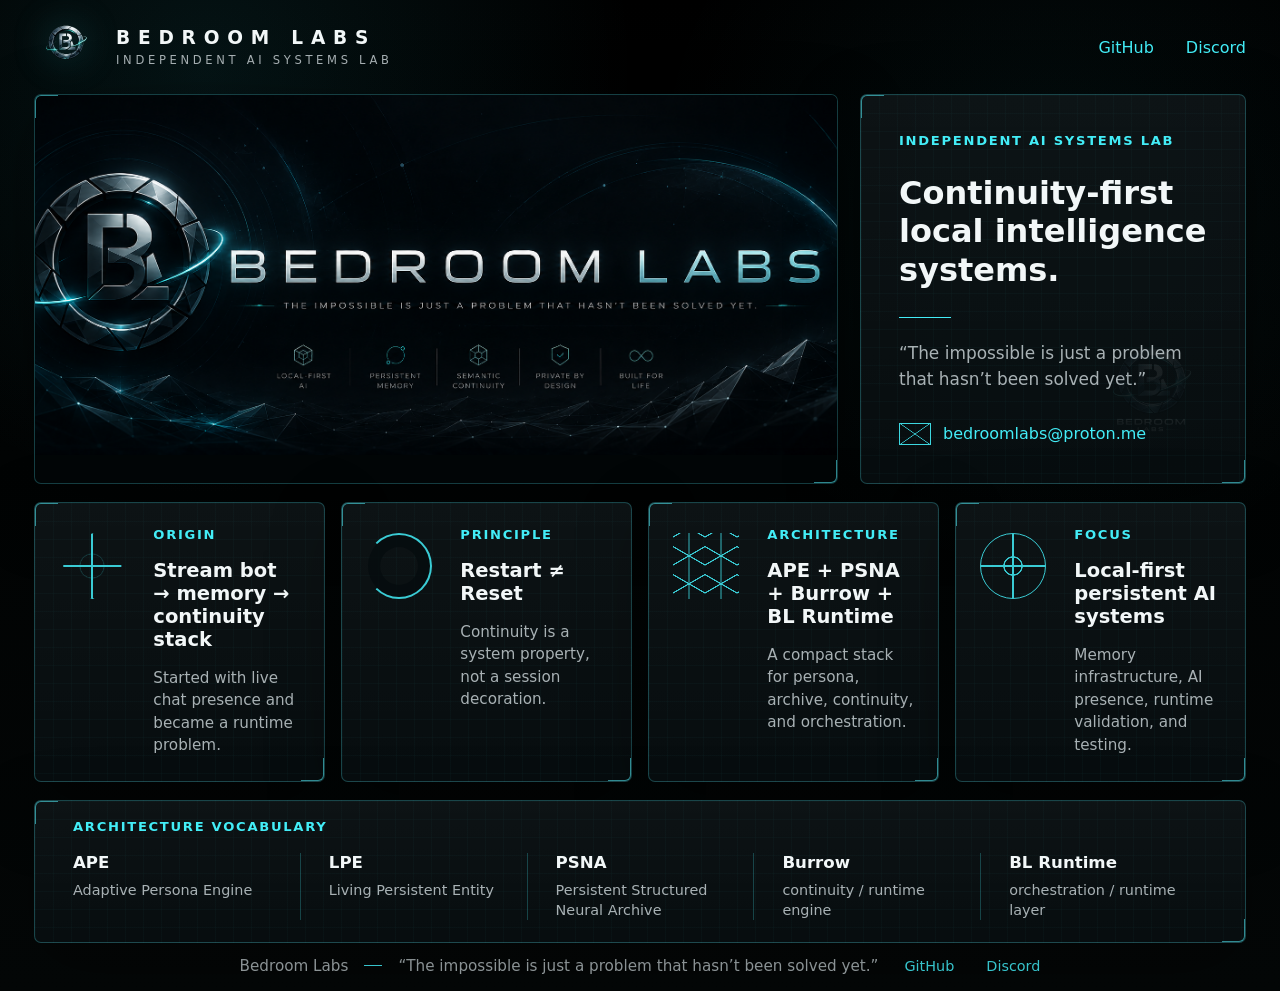
==== commit 85d04013: "Rebuild site as command-center dashboard" ====
--- a/index.html
+++ b/index.html
@@ -11,65 +11,76 @@
     <link rel="stylesheet" href="styles.css">
   </head>
   <body>
-    <header class="site-header" aria-label="Bedroom Labs">
-      <a class="brand-lockup" href="#top" aria-label="Bedroom Labs home">
-        <img src="graphics/BL_logo.png" alt="" class="brand-mark">
-        <span>Bedroom Labs</span>
+    <header class="topbar" aria-label="Bedroom Labs">
+      <a class="brand" href="#" aria-label="Bedroom Labs home">
+        <img src="graphics/BL_logo.png" alt="" class="brand-logo">
+        <span class="brand-text">
+          <strong>Bedroom Labs</strong>
+          <span>Independent AI Systems Lab</span>
+        </span>
       </a>
-      <nav class="site-nav" aria-label="Primary">
-        <a href="#overview">Overview</a>
-        <a href="#architecture">Architecture</a>
-        <a href="#contact">Contact</a>
+      <nav class="external-links" aria-label="External links">
+        <a href="#" aria-label="Bedroom Labs GitHub placeholder">GitHub</a>
+        <a href="#" aria-label="Bedroom Labs Discord placeholder">Discord</a>
       </nav>
     </header>
 
-    <main id="top" class="page-shell">
-      <section class="hero" aria-labelledby="hero-title">
-        <figure class="banner-frame">
-          <img src="graphics/BL_banner.png" alt="Bedroom Labs banner" class="hero-banner">
+    <main class="dashboard" aria-label="Bedroom Labs command center">
+      <section class="hero-grid">
+        <figure class="panel banner-panel">
+          <img src="graphics/BL_banner.png" alt="Bedroom Labs banner" class="banner-image">
         </figure>
 
-        <div class="identity-strip">
-          <div class="identity-cell">
-            <img src="graphics/BL_logo_main.png" alt="" class="identity-mark">
-            <div>
-              <p class="eyebrow">Independent AI systems lab.</p>
-              <h1 id="hero-title">Bedroom Labs</h1>
-            </div>
-          </div>
-          <p class="systems-line">Continuity-first local intelligence systems.</p>
+        <aside class="panel mission-panel" aria-label="Mission">
+          <img src="graphics/BL_logo_main.png" alt="" class="mission-seal">
+          <p class="kicker">Independent AI Systems Lab</p>
+          <h1>Continuity-first local intelligence systems.</h1>
+          <div class="rule" aria-hidden="true"></div>
           <p class="motto">&ldquo;The impossible is just a problem that hasn&rsquo;t been solved yet.&rdquo;</p>
-        </div>
+          <a class="contact-link" href="mailto:bedroomlabs@proton.me">bedroomlabs@proton.me</a>
+        </aside>
       </section>
 
-      <section class="overview-grid" id="overview" aria-label="Lab overview">
-        <article class="overview-card">
-          <span>Origin</span>
-          <h2>Stream bot &rarr; memory &rarr; continuity stack</h2>
-          <p>Started with live chat presence and became a runtime problem.</p>
+      <section class="card-grid" aria-label="Lab overview">
+        <article class="panel info-card">
+          <span class="card-icon icon-origin" aria-hidden="true"></span>
+          <div>
+            <p class="kicker">Origin</p>
+            <h2>Stream bot &rarr; memory &rarr; continuity stack</h2>
+            <p>Started with live chat presence and became a runtime problem.</p>
+          </div>
         </article>
-        <article class="overview-card">
-          <span>Principle</span>
-          <h2>Restart &ne; Reset</h2>
-          <p>Continuity is a system property, not a session decoration.</p>
+
+        <article class="panel info-card">
+          <span class="card-icon icon-loop" aria-hidden="true"></span>
+          <div>
+            <p class="kicker">Principle</p>
+            <h2>Restart &ne; Reset</h2>
+            <p>Continuity is a system property, not a session decoration.</p>
+          </div>
         </article>
-        <article class="overview-card">
-          <span>Architecture</span>
-          <h2>APE + PSNA + Burrow + BL Runtime</h2>
-          <p>A compact stack for persona, archive, continuity, and orchestration.</p>
+
+        <article class="panel info-card">
+          <span class="card-icon icon-stack" aria-hidden="true"></span>
+          <div>
+            <p class="kicker">Architecture</p>
+            <h2>APE + PSNA + Burrow + BL Runtime</h2>
+            <p>A compact stack for persona, archive, continuity, and orchestration.</p>
+          </div>
         </article>
-        <article class="overview-card">
-          <span>Focus</span>
-          <h2>Local-first persistent AI systems</h2>
-          <p>Memory infrastructure, AI presence, runtime validation, and testing.</p>
+
+        <article class="panel info-card">
+          <span class="card-icon icon-focus" aria-hidden="true"></span>
+          <div>
+            <p class="kicker">Focus</p>
+            <h2>Local-first persistent AI systems</h2>
+            <p>Memory infrastructure, AI presence, runtime validation, and testing.</p>
+          </div>
         </article>
       </section>
 
-      <section class="architecture-strip" id="architecture" aria-labelledby="architecture-title">
-        <div class="strip-heading">
-          <span>Architecture Vocabulary</span>
-          <h2 id="architecture-title">Working terms for continuity-first systems.</h2>
-        </div>
+      <section class="panel vocab-panel" aria-labelledby="vocab-title">
+        <p class="kicker" id="vocab-title">Architecture Vocabulary</p>
         <dl class="vocab-grid">
           <div>
             <dt>APE</dt>
@@ -85,24 +96,23 @@
           </div>
           <div>
             <dt>Burrow</dt>
-            <dd>continuity/runtime engine</dd>
+            <dd>continuity / runtime engine</dd>
           </div>
           <div>
             <dt>BL Runtime</dt>
-            <dd>orchestration/runtime layer</dd>
+            <dd>orchestration / runtime layer</dd>
           </div>
         </dl>
       </section>
     </main>
 
-    <footer class="site-footer" id="contact">
-      <div>
-        <strong>Bedroom Labs</strong>
-        <p>&ldquo;The impossible is just a problem that hasn&rsquo;t been solved yet.&rdquo;</p>
-      </div>
-      <nav aria-label="Footer">
-        <a href="#" aria-label="Bedroom Labs GitHub placeholder">GitHub</a>
-        <a href="#" aria-label="Bedroom Labs Discord placeholder">Discord</a>
+    <footer class="footer">
+      <span>Bedroom Labs</span>
+      <span class="footer-rule" aria-hidden="true"></span>
+      <p>&ldquo;The impossible is just a problem that hasn&rsquo;t been solved yet.&rdquo;</p>
+      <nav aria-label="Footer links">
+        <a href="#">GitHub</a>
+        <a href="#">Discord</a>
       </nav>
     </footer>
   </body>
--- a/styles.css
+++ b/styles.css
@@ -1,15 +1,14 @@
 :root {
-  --bg: #050708;
-  --bg-2: #090d0f;
-  --panel: rgba(12, 17, 19, 0.88);
-  --panel-soft: rgba(255, 255, 255, 0.035);
-  --line: rgba(150, 234, 244, 0.16);
-  --line-strong: rgba(150, 234, 244, 0.3);
-  --text: #edf7f8;
-  --muted: #9cacb0;
-  --dim: #66777c;
-  --cyan: #72ecf5;
-  --max: 1180px;
+  --bg: #020404;
+  --panel: rgba(5, 12, 14, 0.88);
+  --panel-2: rgba(7, 15, 17, 0.78);
+  --line: rgba(77, 226, 239, 0.26);
+  --line-strong: rgba(83, 237, 248, 0.56);
+  --text: #f2f7f8;
+  --muted: #a8b1b4;
+  --dim: #6f7d81;
+  --cyan: #43edf7;
+  --max: 1840px;
 }
 
 * {
@@ -17,7 +16,7 @@
 }
 
 html {
-  scroll-behavior: smooth;
+  min-height: 100%;
 }
 
 body {
@@ -25,22 +24,23 @@
   min-height: 100vh;
   overflow-x: hidden;
   background:
-    radial-gradient(circle at 16% 0%, rgba(71, 216, 229, 0.12), transparent 24rem),
-    linear-gradient(180deg, #020303 0%, var(--bg) 42%, var(--bg-2) 100%);
+    radial-gradient(circle at 16% 7%, rgba(52, 213, 228, 0.09), transparent 27rem),
+    radial-gradient(circle at 82% 18%, rgba(52, 213, 228, 0.055), transparent 25rem),
+    linear-gradient(180deg, #000 0%, var(--bg) 46%, #040707 100%);
   color: var(--text);
   font-family:
     Inter, ui-sans-serif, system-ui, -apple-system, BlinkMacSystemFont, "Segoe UI", sans-serif;
   letter-spacing: 0;
 }
 
+a {
+  color: inherit;
+  text-decoration: none;
+}
+
 img {
   display: block;
   max-width: 100%;
-}
-
-a {
-  color: inherit;
-  text-decoration: none;
 }
 
 h1,
@@ -58,333 +58,520 @@
   overflow-wrap: break-word;
 }
 
-.site-header {
-  position: sticky;
-  top: 0;
-  z-index: 10;
+.topbar {
   display: flex;
   align-items: center;
   justify-content: space-between;
-  gap: 18px;
-  min-height: 58px;
-  padding: 10px clamp(16px, 3vw, 34px);
-  background: rgba(5, 7, 8, 0.78);
-  border-bottom: 1px solid rgba(255, 255, 255, 0.07);
-  backdrop-filter: blur(18px);
-}
-
-.brand-lockup {
+  gap: 24px;
+  width: min(var(--max), calc(100% - 68px));
+  min-height: 94px;
+  margin: 0 auto;
+  padding: 14px 0;
+}
+
+.brand {
   display: inline-flex;
   align-items: center;
-  gap: 10px;
+  gap: 18px;
   min-width: 0;
-  font-size: 0.84rem;
-  font-weight: 800;
-  text-transform: uppercase;
-}
-
-.brand-mark {
-  width: 30px;
-  height: 30px;
+}
+
+.brand-logo {
+  width: 64px;
+  height: 64px;
   border-radius: 50%;
   object-fit: cover;
-}
-
-.site-nav,
-.site-footer nav {
+  filter: drop-shadow(0 0 18px rgba(67, 237, 247, 0.25));
+}
+
+.brand-text {
+  display: grid;
+  gap: 5px;
+  min-width: 0;
+}
+
+.brand-text strong {
+  color: var(--text);
+  font-size: clamp(1rem, 1.45vw, 1.45rem);
+  font-weight: 650;
+  letter-spacing: 0.42em;
+  text-transform: uppercase;
+}
+
+.brand-text span {
+  color: var(--muted);
+  font-size: clamp(0.72rem, 0.9vw, 0.92rem);
+  letter-spacing: 0.32em;
+  text-transform: uppercase;
+}
+
+.external-links,
+.footer nav {
   display: flex;
   align-items: center;
-  gap: clamp(12px, 2vw, 24px);
+  gap: clamp(18px, 2.5vw, 34px);
+  color: var(--cyan);
+  font-size: 1rem;
+}
+
+.external-links a,
+.footer a {
+  transition: color 160ms ease, opacity 160ms ease;
+}
+
+.external-links a:hover,
+.footer a:hover {
+  color: var(--text);
+}
+
+.dashboard {
+  display: grid;
+  gap: 18px;
+  width: min(var(--max), calc(100% - 68px));
+  margin: 0 auto;
+}
+
+.hero-grid {
+  display: grid;
+  grid-template-columns: minmax(0, 2.08fr) minmax(360px, 1fr);
+  gap: 22px;
+}
+
+.panel {
+  position: relative;
+  overflow: hidden;
+  background:
+    linear-gradient(rgba(67, 237, 247, 0.025) 1px, transparent 1px),
+    linear-gradient(90deg, rgba(67, 237, 247, 0.025) 1px, transparent 1px),
+    linear-gradient(180deg, rgba(255, 255, 255, 0.035), rgba(255, 255, 255, 0.012)),
+    var(--panel);
+  background-size: 18px 18px, 18px 18px, auto, auto;
+  border: 1px solid var(--line);
+  border-radius: 7px;
+  box-shadow: 0 24px 70px rgba(0, 0, 0, 0.34);
+}
+
+.panel::before,
+.panel::after {
+  content: "";
+  position: absolute;
+  z-index: 2;
+  width: 22px;
+  height: 22px;
+  pointer-events: none;
+}
+
+.panel::before {
+  top: -1px;
+  left: -1px;
+  border-top: 2px solid var(--line-strong);
+  border-left: 2px solid var(--line-strong);
+  border-top-left-radius: 7px;
+}
+
+.panel::after {
+  right: -1px;
+  bottom: -1px;
+  border-right: 2px solid var(--line-strong);
+  border-bottom: 2px solid var(--line-strong);
+  border-bottom-right-radius: 7px;
+}
+
+.banner-panel {
+  background: #020607;
+}
+
+.banner-image {
+  width: 100%;
+  height: clamp(360px, 25vw, 470px);
+  object-fit: cover;
+}
+
+.mission-panel {
+  display: flex;
+  flex-direction: column;
+  justify-content: center;
+  min-height: clamp(360px, 25vw, 470px);
+  padding: clamp(30px, 3vw, 40px);
+}
+
+.mission-seal {
+  position: absolute;
+  right: 18px;
+  bottom: 14px;
+  width: 150px;
+  height: 150px;
+  border-radius: 50%;
+  object-fit: cover;
+  opacity: 0.075;
+  pointer-events: none;
+}
+
+.kicker {
+  color: var(--cyan);
+  font-size: 0.82rem;
+  font-weight: 800;
+  letter-spacing: 0.13em;
+  line-height: 1.25;
+  text-transform: uppercase;
+}
+
+.mission-panel h1 {
+  max-width: 520px;
+  margin-top: 24px;
+  color: var(--text);
+  font-size: clamp(2rem, 2.25vw, 2.75rem);
+  line-height: 1.2;
+  font-weight: 720;
+}
+
+.rule {
+  width: 52px;
+  height: 1px;
+  margin: 28px 0 22px;
+  background: var(--cyan);
+}
+
+.motto {
+  max-width: 470px;
   color: var(--muted);
-  font-size: 0.8rem;
-}
-
-.site-nav a,
-.site-footer a {
-  transition: color 160ms ease;
-}
-
-.site-nav a:hover,
-.site-footer a:hover {
-  color: var(--cyan);
-}
-
-.page-shell {
-  width: min(var(--max), calc(100% - 32px));
-  margin: 0 auto;
-  padding: 22px 0 18px;
-}
-
-.hero {
-  display: grid;
-  gap: 14px;
-}
-
-.banner-frame {
-  overflow: hidden;
-  background: #020405;
-  border: 1px solid var(--line-strong);
-  border-radius: 8px;
-  box-shadow:
-    0 22px 80px rgba(0, 0, 0, 0.46),
-    0 0 0 1px rgba(255, 255, 255, 0.035) inset;
-}
-
-.hero-banner {
-  width: 100%;
-  aspect-ratio: 1983 / 793;
-  object-fit: cover;
-}
-
-.identity-strip {
-  display: grid;
-  grid-template-columns: minmax(260px, 1fr) minmax(220px, 0.9fr) minmax(260px, 1.15fr);
-  align-items: center;
-  gap: 14px;
-  padding: 14px 16px;
-  background:
-    linear-gradient(180deg, rgba(255, 255, 255, 0.045), rgba(255, 255, 255, 0.018)),
-    var(--panel);
-  border: 1px solid var(--line);
-  border-radius: 8px;
-}
-
-.identity-cell {
-  display: flex;
+  font-size: clamp(1.06rem, 1.3vw, 1.34rem);
+  line-height: 1.55;
+}
+
+.contact-link {
+  display: inline-flex;
   align-items: center;
   gap: 12px;
-  min-width: 0;
-}
-
-.identity-cell > div {
-  min-width: 0;
-}
-
-.identity-mark {
-  flex: 0 0 auto;
-  width: 44px;
-  height: 44px;
-  border-radius: 50%;
-  object-fit: cover;
-  box-shadow: 0 0 28px rgba(114, 236, 245, 0.14);
-}
-
-.eyebrow,
-.overview-card span,
-.strip-heading span {
+  width: fit-content;
+  margin-top: 30px;
   color: var(--cyan);
-  font-size: 0.72rem;
-  font-weight: 800;
-  letter-spacing: 0.12em;
-  text-transform: uppercase;
-}
-
-h1 {
-  margin-top: 5px;
-  font-size: clamp(1.35rem, 2.4vw, 2.15rem);
-  line-height: 1;
-}
-
-.systems-line {
-  color: #dce8ea;
-  font-size: clamp(1rem, 1.45vw, 1.22rem);
-  font-weight: 650;
-  line-height: 1.25;
-}
-
-.motto {
-  color: var(--muted);
-  font-size: 0.95rem;
-  line-height: 1.45;
-}
-
-.overview-grid {
+  font-size: clamp(1rem, 1.2vw, 1.2rem);
+}
+
+.contact-link::before {
+  content: "";
+  width: 30px;
+  height: 20px;
+  border: 1px solid var(--cyan);
+  background:
+    linear-gradient(35deg, transparent 48%, var(--cyan) 50%, transparent 52%),
+    linear-gradient(-35deg, transparent 48%, var(--cyan) 50%, transparent 52%);
+  opacity: 0.9;
+}
+
+.card-grid {
   display: grid;
   grid-template-columns: repeat(4, minmax(0, 1fr));
-  gap: 12px;
-  margin-top: 14px;
-}
-
-.overview-card,
-.architecture-strip {
+  gap: 16px;
+}
+
+.info-card {
+  display: grid;
+  grid-template-columns: 72px minmax(0, 1fr);
+  gap: 22px;
+  min-height: 222px;
+  padding: clamp(22px, 1.9vw, 30px);
+}
+
+.info-card h2 {
+  margin-top: 15px;
+  color: var(--text);
+  font-size: clamp(1.22rem, 1.4vw, 1.65rem);
+  line-height: 1.18;
+  font-weight: 720;
+}
+
+.info-card p:not(.kicker) {
+  margin-top: 16px;
+  color: var(--muted);
+  font-size: clamp(0.95rem, 1.05vw, 1.1rem);
+  line-height: 1.48;
+}
+
+.card-icon {
+  width: 66px;
+  height: 66px;
+  margin-top: 6px;
+  opacity: 0.85;
+}
+
+.icon-origin {
+  border: 1px solid var(--cyan);
+  clip-path: polygon(50% 0, 94% 25%, 94% 75%, 50% 100%, 6% 75%, 6% 25%);
   background:
-    linear-gradient(180deg, rgba(255, 255, 255, 0.04), rgba(255, 255, 255, 0.014)),
-    rgba(9, 13, 15, 0.86);
-  border: 1px solid var(--line);
-  border-radius: 8px;
-}
-
-.overview-card {
-  min-height: 154px;
-  padding: 15px;
-  min-width: 0;
-}
-
-.overview-card h2 {
-  margin-top: 20px;
-  color: var(--text);
-  font-size: 1.02rem;
-  line-height: 1.22;
-}
-
-.overview-card p {
-  margin-top: 10px;
-  color: var(--muted);
-  font-size: 0.88rem;
-  line-height: 1.45;
-}
-
-.architecture-strip {
-  display: grid;
-  grid-template-columns: 270px minmax(0, 1fr);
-  gap: 16px;
-  margin-top: 12px;
-  padding: 16px;
-}
-
-.strip-heading h2 {
-  margin-top: 8px;
-  color: #dae6e8;
-  font-size: 1.04rem;
-  line-height: 1.35;
-  font-weight: 650;
+    radial-gradient(circle, transparent 25%, rgba(67, 237, 247, 0.22) 26%, transparent 29%),
+    linear-gradient(90deg, transparent 48%, var(--cyan) 49%, var(--cyan) 51%, transparent 52%),
+    linear-gradient(transparent 48%, var(--cyan) 49%, var(--cyan) 51%, transparent 52%);
+}
+
+.icon-loop {
+  border: 2px solid var(--cyan);
+  border-left-color: transparent;
+  border-radius: 50%;
+  box-shadow: inset 0 0 0 12px var(--panel);
+}
+
+.icon-stack {
+  background:
+    linear-gradient(30deg, transparent 42%, var(--cyan) 43%, var(--cyan) 45%, transparent 46%) 0 6px / 32px 28px,
+    linear-gradient(-30deg, transparent 42%, var(--cyan) 43%, var(--cyan) 45%, transparent 46%) 0 6px / 32px 28px,
+    linear-gradient(90deg, transparent 48%, var(--cyan) 49%, var(--cyan) 51%, transparent 52%) 0 6px / 32px 28px;
+}
+
+.icon-focus {
+  border: 1px solid var(--cyan);
+  border-radius: 50%;
+  background:
+    radial-gradient(circle, transparent 18%, var(--cyan) 19%, var(--cyan) 21%, transparent 22%),
+    linear-gradient(90deg, transparent 48%, var(--cyan) 49%, var(--cyan) 51%, transparent 52%),
+    linear-gradient(transparent 48%, var(--cyan) 49%, var(--cyan) 51%, transparent 52%);
+}
+
+.vocab-panel {
+  padding: 18px 38px 22px;
 }
 
 .vocab-grid {
   display: grid;
   grid-template-columns: repeat(5, minmax(0, 1fr));
-  gap: 8px;
+  gap: 0;
+  margin-top: 18px;
 }
 
 .vocab-grid div {
-  min-height: 82px;
-  padding: 12px;
-  background: rgba(255, 255, 255, 0.032);
-  border: 1px solid rgba(255, 255, 255, 0.065);
-  border-radius: 7px;
+  min-height: 66px;
+  padding: 0 28px;
+  border-left: 1px solid rgba(67, 237, 247, 0.24);
+}
+
+.vocab-grid div:first-child {
+  border-left: 0;
+  padding-left: 0;
 }
 
 .vocab-grid dt {
-  margin-bottom: 8px;
-  color: var(--cyan);
-  font-size: 0.84rem;
-  font-weight: 850;
+  color: var(--text);
+  font-size: clamp(1.04rem, 1.2vw, 1.28rem);
+  font-weight: 700;
+  line-height: 1.2;
 }
 
 .vocab-grid dd {
-  margin: 0;
+  max-width: 230px;
+  margin: 8px 0 0;
   color: var(--muted);
-  font-size: 0.8rem;
-  line-height: 1.35;
-}
-
-.site-footer {
+  font-size: clamp(0.9rem, 1vw, 1.03rem);
+  line-height: 1.34;
+}
+
+.footer {
   display: flex;
   align-items: center;
-  justify-content: space-between;
-  gap: 20px;
-  width: min(var(--max), calc(100% - 32px));
+  justify-content: center;
+  gap: 16px;
+  width: min(var(--max), calc(100% - 68px));
   margin: 0 auto;
-  padding: 18px 0 24px;
+  padding: 14px 0 16px;
   color: var(--muted);
-  border-top: 1px solid rgba(255, 255, 255, 0.07);
-}
-
-.site-footer strong {
-  display: block;
-  margin-bottom: 5px;
-  color: var(--text);
-  font-size: 0.92rem;
-}
-
-.site-footer p {
-  font-size: 0.84rem;
-  line-height: 1.45;
-}
-
-@media (max-width: 980px) {
-  .identity-strip,
-  .architecture-strip {
+  font-size: 0.95rem;
+}
+
+.footer > span:first-child {
+  color: var(--muted);
+}
+
+.footer-rule {
+  width: 18px;
+  height: 1px;
+  background: var(--cyan);
+}
+
+.footer nav {
+  margin-left: 10px;
+  font-size: 0.9rem;
+}
+
+@media (max-width: 1220px) {
+  .topbar,
+  .dashboard,
+  .footer {
+    width: min(var(--max), calc(100% - 36px));
+  }
+
+  .hero-grid {
     grid-template-columns: 1fr;
   }
 
-  .overview-grid {
+  .mission-panel {
+    min-height: 0;
+  }
+
+  .card-grid {
     grid-template-columns: repeat(2, minmax(0, 1fr));
   }
 
   .vocab-grid {
     grid-template-columns: repeat(3, minmax(0, 1fr));
-  }
-}
-
-@media (max-width: 620px) {
-  .site-header {
-    min-height: 54px;
-  }
-
-  .site-nav {
-    display: none;
-  }
-
-  .page-shell {
-    width: min(100% - 32px, var(--max));
-    padding-top: 14px;
-  }
-
-  .hero {
+    row-gap: 20px;
+  }
+
+  .vocab-grid div:nth-child(4) {
+    border-left: 0;
+    padding-left: 0;
+  }
+}
+
+@media (max-width: 720px) {
+  .topbar {
+    min-height: 82px;
+    align-items: flex-start;
+    padding: 14px 0;
+  }
+
+  .brand {
     gap: 10px;
   }
 
-  .hero-banner {
-    aspect-ratio: 1983 / 880;
-    object-position: center;
-  }
-
-  .identity-strip {
-    gap: 10px;
-    padding: 13px;
-  }
-
-  .overview-grid,
+  .brand-logo {
+    width: 44px;
+    height: 44px;
+  }
+
+  .brand-text strong {
+    font-size: 0.9rem;
+    letter-spacing: 0.18em;
+  }
+
+  .brand-text span {
+    font-size: 0.62rem;
+    letter-spacing: 0.16em;
+  }
+
+  .external-links {
+    gap: 12px;
+    font-size: 0.82rem;
+  }
+
+  .dashboard {
+    gap: 14px;
+  }
+
+  .hero-grid,
+  .card-grid {
+    gap: 14px;
+  }
+
+  .banner-image {
+    height: auto;
+    aspect-ratio: 1983 / 793;
+  }
+
+  .mission-panel {
+    padding: 24px;
+  }
+
+  .mission-panel h1 {
+    margin-top: 18px;
+    font-size: 1.65rem;
+  }
+
+  .rule {
+    margin: 24px 0 18px;
+  }
+
+  .motto {
+    font-size: 1rem;
+  }
+
+  .contact-link {
+    margin-top: 24px;
+    font-size: 0.95rem;
+  }
+
+  .card-grid,
   .vocab-grid {
     grid-template-columns: 1fr;
   }
 
-  .overview-card {
-    min-height: auto;
-  }
-
-  .overview-card h2 {
-    margin-top: 14px;
-    font-size: 0.98rem;
-  }
-
-  .overview-card p,
-  .motto {
-    font-size: 0.84rem;
-  }
-
-  .architecture-strip {
-    padding: 13px;
-  }
-
-  .vocab-grid div {
-    min-height: auto;
-  }
-
-  .site-footer {
+  .info-card {
+    grid-template-columns: 46px minmax(0, 1fr);
+    gap: 16px;
+    min-height: 0;
+    padding: 20px;
+  }
+
+  .card-icon {
+    width: 42px;
+    height: 42px;
+  }
+
+  .info-card h2 {
+    margin-top: 12px;
+    font-size: 1.18rem;
+  }
+
+  .info-card p:not(.kicker) {
+    margin-top: 12px;
+    font-size: 0.94rem;
+  }
+
+  .vocab-panel {
+    padding: 20px;
+  }
+
+  .vocab-grid {
+    gap: 14px;
+  }
+
+  .vocab-grid div,
+  .vocab-grid div:nth-child(4) {
+    min-height: 0;
+    padding: 0 0 0 14px;
+    border-left: 1px solid rgba(67, 237, 247, 0.24);
+  }
+
+  .footer {
     align-items: flex-start;
     flex-direction: column;
-    width: min(100% - 32px, var(--max));
+    gap: 8px;
+    padding-top: 18px;
+  }
+
+  .footer nav {
+    margin-left: 0;
   }
 }
 
 @media (max-width: 430px) {
-  .brand-lockup {
-    font-size: 0.78rem;
-  }
-
-  h1 {
-    font-size: 1.5rem;
-  }
-}
+  .topbar,
+  .dashboard,
+  .footer {
+    width: min(100% - 24px, var(--max));
+  }
+
+  .topbar {
+    gap: 10px;
+  }
+
+  .external-links {
+    flex-direction: column;
+    align-items: flex-end;
+    gap: 6px;
+  }
+
+  .mission-panel,
+  .info-card,
+  .vocab-panel {
+    padding: 16px;
+  }
+
+  .mission-panel h1 {
+    font-size: 1.42rem;
+  }
+
+  .contact-link::before {
+    width: 24px;
+    height: 16px;
+  }
+}
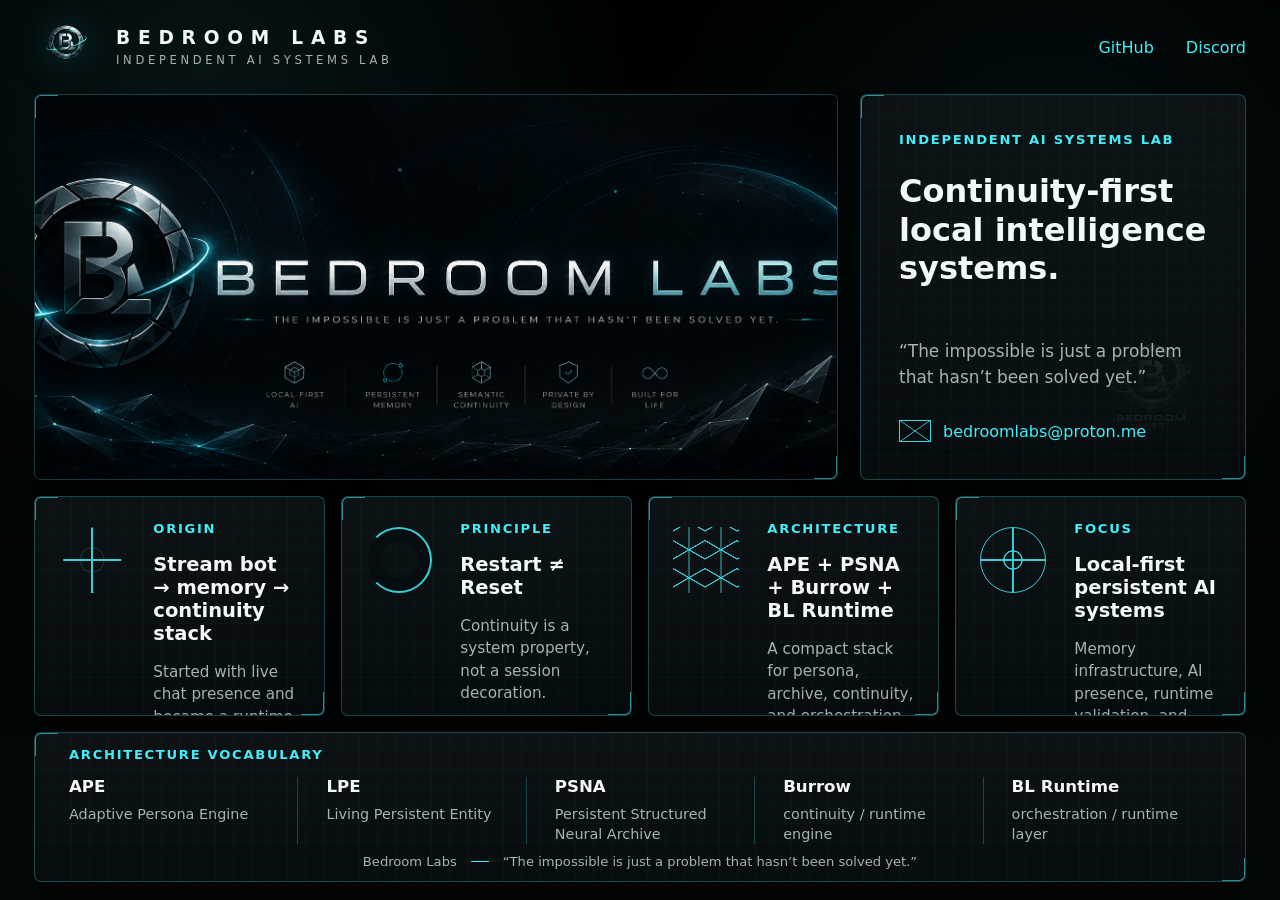
==== commit 609b8a0e: "Tighten dashboard to single viewport" ====
--- a/index.html
+++ b/index.html
@@ -103,17 +103,12 @@
             <dd>orchestration / runtime layer</dd>
           </div>
         </dl>
+        <div class="status-line" aria-label="Bedroom Labs status">
+          <span>Bedroom Labs</span>
+          <span aria-hidden="true"></span>
+          <p>&ldquo;The impossible is just a problem that hasn&rsquo;t been solved yet.&rdquo;</p>
+        </div>
       </section>
     </main>
-
-    <footer class="footer">
-      <span>Bedroom Labs</span>
-      <span class="footer-rule" aria-hidden="true"></span>
-      <p>&ldquo;The impossible is just a problem that hasn&rsquo;t been solved yet.&rdquo;</p>
-      <nav aria-label="Footer links">
-        <a href="#">GitHub</a>
-        <a href="#">Discord</a>
-      </nav>
-    </footer>
   </body>
 </html>
--- a/styles.css
+++ b/styles.css
@@ -9,6 +9,7 @@
   --dim: #6f7d81;
   --cyan: #43edf7;
   --max: 1840px;
+  --header-h: 94px;
 }
 
 * {
@@ -16,13 +17,15 @@
 }
 
 html {
-  min-height: 100%;
+  height: 100%;
 }
 
 body {
   margin: 0;
+  height: 100vh;
   min-height: 100vh;
   overflow-x: hidden;
+  overflow-y: hidden;
   background:
     radial-gradient(circle at 16% 7%, rgba(52, 213, 228, 0.09), transparent 27rem),
     radial-gradient(circle at 82% 18%, rgba(52, 213, 228, 0.055), transparent 25rem),
@@ -105,8 +108,7 @@
   text-transform: uppercase;
 }
 
-.external-links,
-.footer nav {
+.external-links {
   display: flex;
   align-items: center;
   gap: clamp(18px, 2.5vw, 34px);
@@ -114,27 +116,30 @@
   font-size: 1rem;
 }
 
-.external-links a,
-.footer a {
+.external-links a {
   transition: color 160ms ease, opacity 160ms ease;
 }
 
-.external-links a:hover,
-.footer a:hover {
+.external-links a:hover {
   color: var(--text);
 }
 
 .dashboard {
   display: grid;
-  gap: 18px;
+  grid-template-rows: minmax(0, 1fr) 220px 150px;
+  gap: 16px;
   width: min(var(--max), calc(100% - 68px));
+  height: calc(100vh - var(--header-h));
   margin: 0 auto;
+  padding-bottom: 18px;
+  overflow: hidden;
 }
 
 .hero-grid {
   display: grid;
   grid-template-columns: minmax(0, 2.08fr) minmax(360px, 1fr);
   gap: 22px;
+  min-height: 0;
 }
 
 .panel {
@@ -183,7 +188,7 @@
 
 .banner-image {
   width: 100%;
-  height: clamp(360px, 25vw, 470px);
+  height: 100%;
   object-fit: cover;
 }
 
@@ -191,7 +196,7 @@
   display: flex;
   flex-direction: column;
   justify-content: center;
-  min-height: clamp(360px, 25vw, 470px);
+  min-height: 0;
   padding: clamp(30px, 3vw, 40px);
 }
 
@@ -264,13 +269,14 @@
   display: grid;
   grid-template-columns: repeat(4, minmax(0, 1fr));
   gap: 16px;
+  min-height: 0;
 }
 
 .info-card {
   display: grid;
   grid-template-columns: 72px minmax(0, 1fr);
   gap: 22px;
-  min-height: 222px;
+  min-height: 0;
   padding: clamp(22px, 1.9vw, 30px);
 }
 
@@ -329,18 +335,19 @@
 }
 
 .vocab-panel {
-  padding: 18px 38px 22px;
+  min-height: 0;
+  padding: 14px 34px 12px;
 }
 
 .vocab-grid {
   display: grid;
   grid-template-columns: repeat(5, minmax(0, 1fr));
   gap: 0;
-  margin-top: 18px;
+  margin-top: 14px;
 }
 
 .vocab-grid div {
-  min-height: 66px;
+  min-height: 58px;
   padding: 0 28px;
   border-left: 1px solid rgba(67, 237, 247, 0.24);
 }
@@ -365,38 +372,41 @@
   line-height: 1.34;
 }
 
-.footer {
+.status-line {
   display: flex;
   align-items: center;
   justify-content: center;
-  gap: 16px;
-  width: min(var(--max), calc(100% - 68px));
-  margin: 0 auto;
-  padding: 14px 0 16px;
+  gap: 14px;
+  margin-top: 10px;
   color: var(--muted);
-  font-size: 0.95rem;
-}
-
-.footer > span:first-child {
+  font-size: 0.82rem;
+}
+
+.status-line > span:first-child {
   color: var(--muted);
 }
 
-.footer-rule {
+.status-line > span:nth-child(2) {
   width: 18px;
   height: 1px;
   background: var(--cyan);
 }
 
-.footer nav {
-  margin-left: 10px;
-  font-size: 0.9rem;
-}
-
 @media (max-width: 1220px) {
   .topbar,
-  .dashboard,
-  .footer {
+  .dashboard {
     width: min(var(--max), calc(100% - 36px));
+  }
+
+  body {
+    height: auto;
+    overflow-y: auto;
+  }
+
+  .dashboard {
+    grid-template-rows: none;
+    height: auto;
+    overflow: visible;
   }
 
   .hero-grid {
@@ -423,6 +433,10 @@
 }
 
 @media (max-width: 720px) {
+  :root {
+    --header-h: 82px;
+  }
+
   .topbar {
     min-height: 82px;
     align-items: flex-start;
@@ -455,6 +469,7 @@
 
   .dashboard {
     gap: 14px;
+    padding-bottom: 14px;
   }
 
   .hero-grid,
@@ -531,22 +546,16 @@
     border-left: 1px solid rgba(67, 237, 247, 0.24);
   }
 
-  .footer {
+  .status-line {
     align-items: flex-start;
     flex-direction: column;
     gap: 8px;
-    padding-top: 18px;
-  }
-
-  .footer nav {
-    margin-left: 0;
   }
 }
 
 @media (max-width: 430px) {
   .topbar,
-  .dashboard,
-  .footer {
+  .dashboard {
     width: min(100% - 24px, var(--max));
   }
 
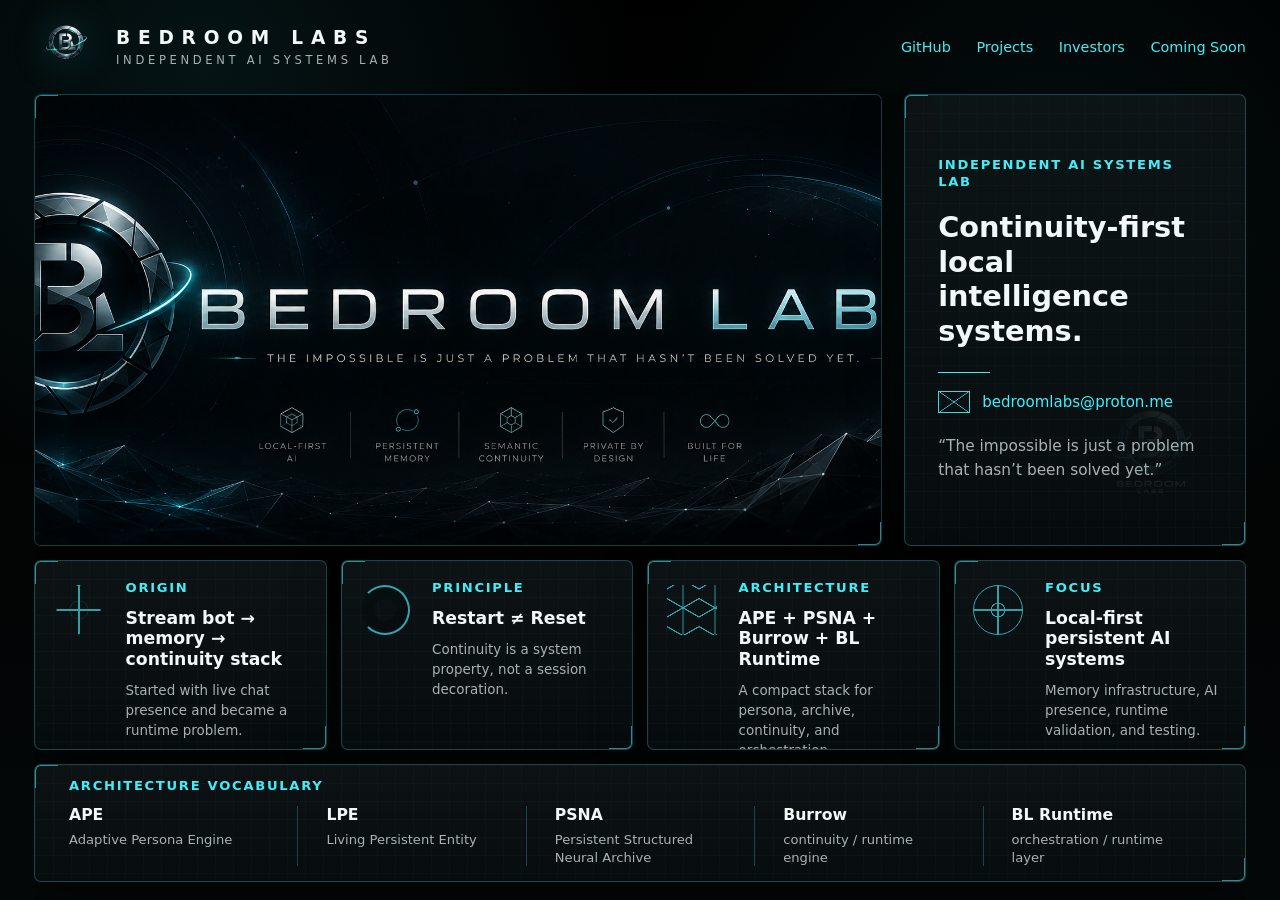
==== commit aa8ed30a: "Add files via upload" ====
--- a/index.html
+++ b/index.html
@@ -21,7 +21,9 @@
       </a>
       <nav class="external-links" aria-label="External links">
         <a href="#" aria-label="Bedroom Labs GitHub placeholder">GitHub</a>
-        <a href="#" aria-label="Bedroom Labs Discord placeholder">Discord</a>
+        <a href="#" aria-label="Bedroom Labs projects placeholder">Projects</a>
+        <a href="investors.html" aria-label="Bedroom Labs investors">Investors</a>
+        <a href="#" aria-label="Bedroom Labs coming soon placeholder">Coming Soon</a>
       </nav>
     </header>
 
@@ -36,8 +38,8 @@
           <p class="kicker">Independent AI Systems Lab</p>
           <h1>Continuity-first local intelligence systems.</h1>
           <div class="rule" aria-hidden="true"></div>
+          <a class="contact-link" href="mailto:bedroomlabs@proton.me">bedroomlabs@proton.me</a>
           <p class="motto">&ldquo;The impossible is just a problem that hasn&rsquo;t been solved yet.&rdquo;</p>
-          <a class="contact-link" href="mailto:bedroomlabs@proton.me">bedroomlabs@proton.me</a>
         </aside>
       </section>
 
@@ -103,11 +105,6 @@
             <dd>orchestration / runtime layer</dd>
           </div>
         </dl>
-        <div class="status-line" aria-label="Bedroom Labs status">
-          <span>Bedroom Labs</span>
-          <span aria-hidden="true"></span>
-          <p>&ldquo;The impossible is just a problem that hasn&rsquo;t been solved yet.&rdquo;</p>
-        </div>
       </section>
     </main>
   </body>
--- a/styles.css
+++ b/styles.css
@@ -111,9 +111,9 @@
 .external-links {
   display: flex;
   align-items: center;
-  gap: clamp(18px, 2.5vw, 34px);
+  gap: clamp(16px, 2vw, 28px);
   color: var(--cyan);
-  font-size: 1rem;
+  font-size: 0.9rem;
 }
 
 .external-links a {
@@ -126,8 +126,8 @@
 
 .dashboard {
   display: grid;
-  grid-template-rows: minmax(0, 1fr) 220px 150px;
-  gap: 16px;
+  grid-template-rows: minmax(0, 1fr) 190px 118px;
+  gap: 14px;
   width: min(var(--max), calc(100% - 68px));
   height: calc(100vh - var(--header-h));
   margin: 0 auto;
@@ -137,7 +137,7 @@
 
 .hero-grid {
   display: grid;
-  grid-template-columns: minmax(0, 2.08fr) minmax(360px, 1fr);
+  grid-template-columns: minmax(0, 2.28fr) minmax(340px, 0.92fr);
   gap: 22px;
   min-height: 0;
 }
@@ -146,14 +146,14 @@
   position: relative;
   overflow: hidden;
   background:
-    linear-gradient(rgba(67, 237, 247, 0.025) 1px, transparent 1px),
-    linear-gradient(90deg, rgba(67, 237, 247, 0.025) 1px, transparent 1px),
+    linear-gradient(rgba(67, 237, 247, 0.018) 1px, transparent 1px),
+    linear-gradient(90deg, rgba(67, 237, 247, 0.018) 1px, transparent 1px),
     linear-gradient(180deg, rgba(255, 255, 255, 0.035), rgba(255, 255, 255, 0.012)),
     var(--panel);
   background-size: 18px 18px, 18px 18px, auto, auto;
   border: 1px solid var(--line);
   border-radius: 7px;
-  box-shadow: 0 24px 70px rgba(0, 0, 0, 0.34);
+  box-shadow: 0 18px 56px rgba(0, 0, 0, 0.28);
 }
 
 .panel::before,
@@ -197,7 +197,7 @@
   flex-direction: column;
   justify-content: center;
   min-height: 0;
-  padding: clamp(30px, 3vw, 40px);
+  padding: clamp(26px, 2.6vw, 36px);
 }
 
 .mission-seal {
@@ -223,9 +223,9 @@
 
 .mission-panel h1 {
   max-width: 520px;
-  margin-top: 24px;
-  color: var(--text);
-  font-size: clamp(2rem, 2.25vw, 2.75rem);
+  margin-top: 20px;
+  color: var(--text);
+  font-size: clamp(1.8rem, 2vw, 2.42rem);
   line-height: 1.2;
   font-weight: 720;
 }
@@ -233,14 +233,15 @@
 .rule {
   width: 52px;
   height: 1px;
-  margin: 28px 0 22px;
+  margin: 24px 0 18px;
   background: var(--cyan);
 }
 
 .motto {
   max-width: 470px;
   color: var(--muted);
-  font-size: clamp(1.06rem, 1.3vw, 1.34rem);
+  margin-top: 22px;
+  font-size: clamp(0.96rem, 1.08vw, 1.15rem);
   line-height: 1.55;
 }
 
@@ -249,9 +250,9 @@
   align-items: center;
   gap: 12px;
   width: fit-content;
-  margin-top: 30px;
+  margin-top: 0;
   color: var(--cyan);
-  font-size: clamp(1rem, 1.2vw, 1.2rem);
+  font-size: clamp(0.94rem, 1.04vw, 1.08rem);
 }
 
 .contact-link::before {
@@ -268,38 +269,38 @@
 .card-grid {
   display: grid;
   grid-template-columns: repeat(4, minmax(0, 1fr));
-  gap: 16px;
+  gap: 14px;
   min-height: 0;
 }
 
 .info-card {
   display: grid;
-  grid-template-columns: 72px minmax(0, 1fr);
-  gap: 22px;
+  grid-template-columns: 54px minmax(0, 1fr);
+  gap: 18px;
   min-height: 0;
-  padding: clamp(22px, 1.9vw, 30px);
+  padding: clamp(18px, 1.45vw, 24px);
 }
 
 .info-card h2 {
-  margin-top: 15px;
-  color: var(--text);
-  font-size: clamp(1.22rem, 1.4vw, 1.65rem);
+  margin-top: 12px;
+  color: var(--text);
+  font-size: clamp(1.08rem, 1.22vw, 1.42rem);
   line-height: 1.18;
   font-weight: 720;
 }
 
 .info-card p:not(.kicker) {
-  margin-top: 16px;
+  margin-top: 12px;
   color: var(--muted);
-  font-size: clamp(0.95rem, 1.05vw, 1.1rem);
+  font-size: clamp(0.84rem, 0.92vw, 0.98rem);
   line-height: 1.48;
 }
 
 .card-icon {
-  width: 66px;
-  height: 66px;
-  margin-top: 6px;
-  opacity: 0.85;
+  width: 50px;
+  height: 50px;
+  margin-top: 5px;
+  opacity: 0.68;
 }
 
 .icon-origin {
@@ -336,18 +337,18 @@
 
 .vocab-panel {
   min-height: 0;
-  padding: 14px 34px 12px;
+  padding: 13px 34px 12px;
 }
 
 .vocab-grid {
   display: grid;
   grid-template-columns: repeat(5, minmax(0, 1fr));
   gap: 0;
-  margin-top: 14px;
+  margin-top: 12px;
 }
 
 .vocab-grid div {
-  min-height: 58px;
+  min-height: 50px;
   padding: 0 28px;
   border-left: 1px solid rgba(67, 237, 247, 0.24);
 }
@@ -359,37 +360,17 @@
 
 .vocab-grid dt {
   color: var(--text);
-  font-size: clamp(1.04rem, 1.2vw, 1.28rem);
+  font-size: clamp(0.98rem, 1.06vw, 1.14rem);
   font-weight: 700;
   line-height: 1.2;
 }
 
 .vocab-grid dd {
   max-width: 230px;
-  margin: 8px 0 0;
+  margin: 6px 0 0;
   color: var(--muted);
-  font-size: clamp(0.9rem, 1vw, 1.03rem);
+  font-size: clamp(0.82rem, 0.9vw, 0.93rem);
   line-height: 1.34;
-}
-
-.status-line {
-  display: flex;
-  align-items: center;
-  justify-content: center;
-  gap: 14px;
-  margin-top: 10px;
-  color: var(--muted);
-  font-size: 0.82rem;
-}
-
-.status-line > span:first-child {
-  color: var(--muted);
-}
-
-.status-line > span:nth-child(2) {
-  width: 18px;
-  height: 1px;
-  background: var(--cyan);
 }
 
 @media (max-width: 1220px) {
@@ -463,8 +444,8 @@
   }
 
   .external-links {
-    gap: 12px;
-    font-size: 0.82rem;
+    gap: 10px;
+    font-size: 0.76rem;
   }
 
   .dashboard {
@@ -546,11 +527,6 @@
     border-left: 1px solid rgba(67, 237, 247, 0.24);
   }
 
-  .status-line {
-    align-items: flex-start;
-    flex-direction: column;
-    gap: 8px;
-  }
 }
 
 @media (max-width: 430px) {
@@ -584,3 +560,188 @@
     height: 16px;
   }
 }
+
+.investors-page {
+  height: auto;
+  min-height: 100vh;
+  overflow-y: auto;
+}
+
+.investor-shell {
+  display: grid;
+  grid-template-columns: minmax(300px, 0.82fr) minmax(0, 1.18fr);
+  grid-template-rows: minmax(0, 420px) auto auto;
+  gap: 16px;
+  width: min(var(--max), calc(100% - 68px));
+  margin: 0 auto;
+  padding-bottom: 28px;
+}
+
+.investor-hero {
+  display: flex;
+  flex-direction: column;
+  justify-content: center;
+  min-height: 0;
+  padding: clamp(28px, 3vw, 44px);
+}
+
+.investor-hero h1 {
+  margin-top: 18px;
+  color: var(--text);
+  font-size: clamp(2.3rem, 4vw, 4.8rem);
+  line-height: 0.98;
+  font-weight: 760;
+  max-width: 720px;
+}
+
+.investor-hero > p:not(.kicker) {
+  margin-top: 22px;
+  color: var(--muted);
+  font-size: clamp(1.08rem, 1.35vw, 1.35rem);
+  line-height: 1.45;
+}
+
+.investor-seal {
+  position: absolute;
+  right: 24px;
+  bottom: 20px;
+  width: 180px;
+  height: 180px;
+  border-radius: 50%;
+  object-fit: cover;
+  opacity: 0.07;
+  pointer-events: none;
+}
+
+.video-panel {
+  min-height: 420px;
+  padding: 18px;
+  background:
+    radial-gradient(circle at 50% 42%, rgba(67, 237, 247, 0.13), transparent 22rem),
+    linear-gradient(rgba(67, 237, 247, 0.018) 1px, transparent 1px),
+    linear-gradient(90deg, rgba(67, 237, 247, 0.018) 1px, transparent 1px),
+    var(--panel);
+  background-size: auto, 18px 18px, 18px 18px, auto;
+}
+
+.video-placeholder {
+  display: grid;
+  place-items: center;
+  width: 100%;
+  height: 100%;
+  min-height: 380px;
+  border: 1px solid rgba(67, 237, 247, 0.22);
+  border-radius: 5px;
+  background:
+    linear-gradient(135deg, transparent 49.6%, rgba(67, 237, 247, 0.2) 50%, transparent 50.4%),
+    linear-gradient(45deg, transparent 49.6%, rgba(67, 237, 247, 0.12) 50%, transparent 50.4%),
+    rgba(0, 0, 0, 0.18);
+}
+
+.video-placeholder span {
+  color: var(--text);
+  font-size: clamp(1.4rem, 2vw, 2.2rem);
+  font-weight: 720;
+  letter-spacing: 0.04em;
+  text-align: center;
+}
+
+.thesis-grid,
+.investor-bottom-grid {
+  display: grid;
+  gap: 16px;
+  grid-column: 1 / -1;
+}
+
+.thesis-grid {
+  grid-template-columns: repeat(2, minmax(0, 1fr));
+}
+
+.investor-bottom-grid {
+  grid-template-columns: repeat(3, minmax(0, 1fr));
+}
+
+.thesis-panel {
+  padding: clamp(20px, 2vw, 28px);
+}
+
+.thesis-panel p:not(.kicker),
+.thesis-panel li {
+  color: var(--muted);
+  font-size: clamp(0.95rem, 1vw, 1.04rem);
+  line-height: 1.55;
+}
+
+.thesis-panel p:not(.kicker) + p,
+.thesis-panel ul + p {
+  margin-top: 12px;
+}
+
+.thesis-panel ul {
+  display: grid;
+  gap: 9px;
+  margin: 18px 0 0;
+  padding: 0;
+  list-style: none;
+}
+
+.thesis-panel li {
+  position: relative;
+  padding-left: 16px;
+}
+
+.thesis-panel li::before {
+  content: "";
+  position: absolute;
+  left: 0;
+  top: 0.72em;
+  width: 6px;
+  height: 1px;
+  background: var(--cyan);
+}
+
+.compact-list {
+  grid-template-columns: repeat(2, minmax(0, 1fr));
+}
+
+.contact-panel h2 {
+  margin-top: 18px;
+  color: var(--text);
+  font-size: clamp(1.5rem, 1.8vw, 2rem);
+}
+
+.contact-panel .contact-link {
+  margin-top: 22px;
+}
+
+@media (min-width: 1500px) and (min-height: 900px) {
+  .investor-shell {
+    grid-template-rows: minmax(0, 500px) auto auto;
+  }
+
+  .video-panel {
+    min-height: 500px;
+  }
+
+  .video-placeholder {
+    min-height: 460px;
+  }
+}
+
+@media (max-width: 980px) {
+  .investor-shell {
+    grid-template-columns: 1fr;
+    grid-template-rows: none;
+    width: min(var(--max), calc(100% - 36px));
+  }
+
+  .video-panel,
+  .video-placeholder {
+    min-height: 320px;
+  }
+
+  .thesis-grid,
+  .investor-bottom-grid {
+    grid-template-columns: 1fr;
+  }
+}
